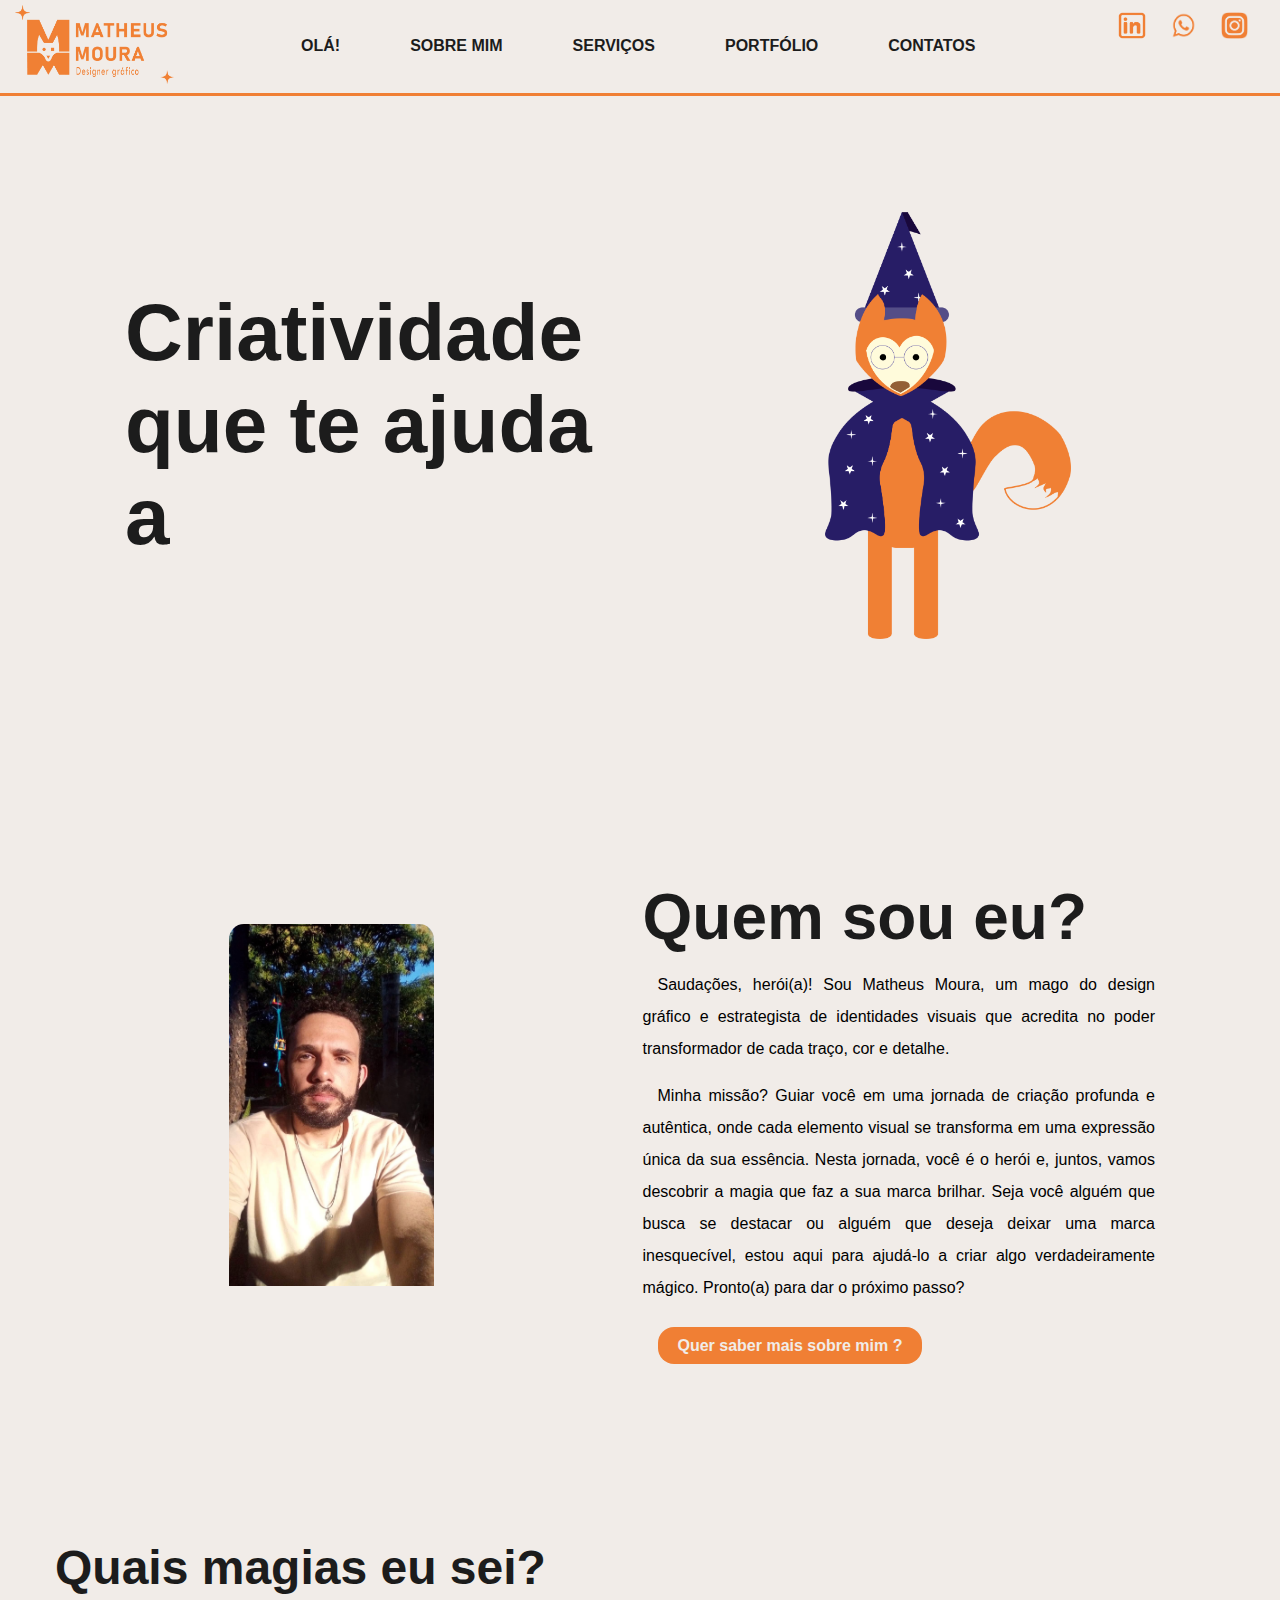
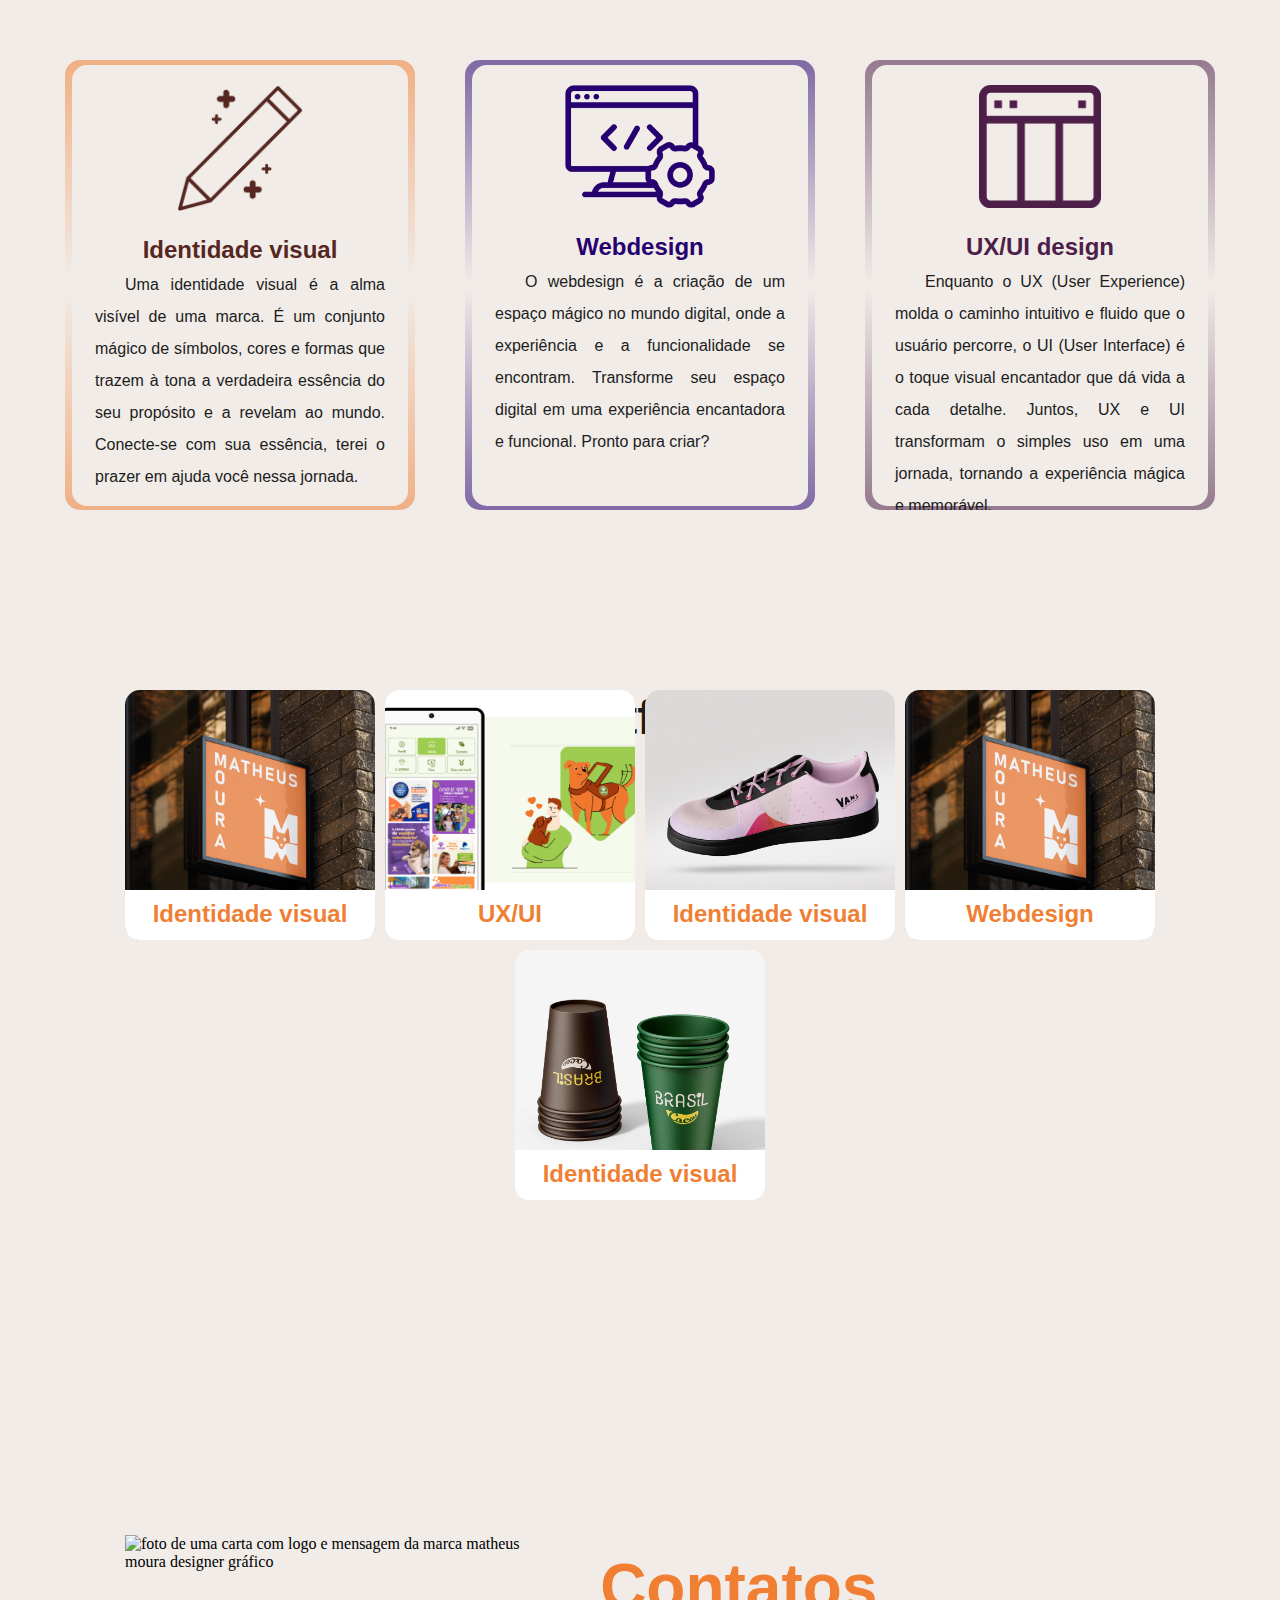
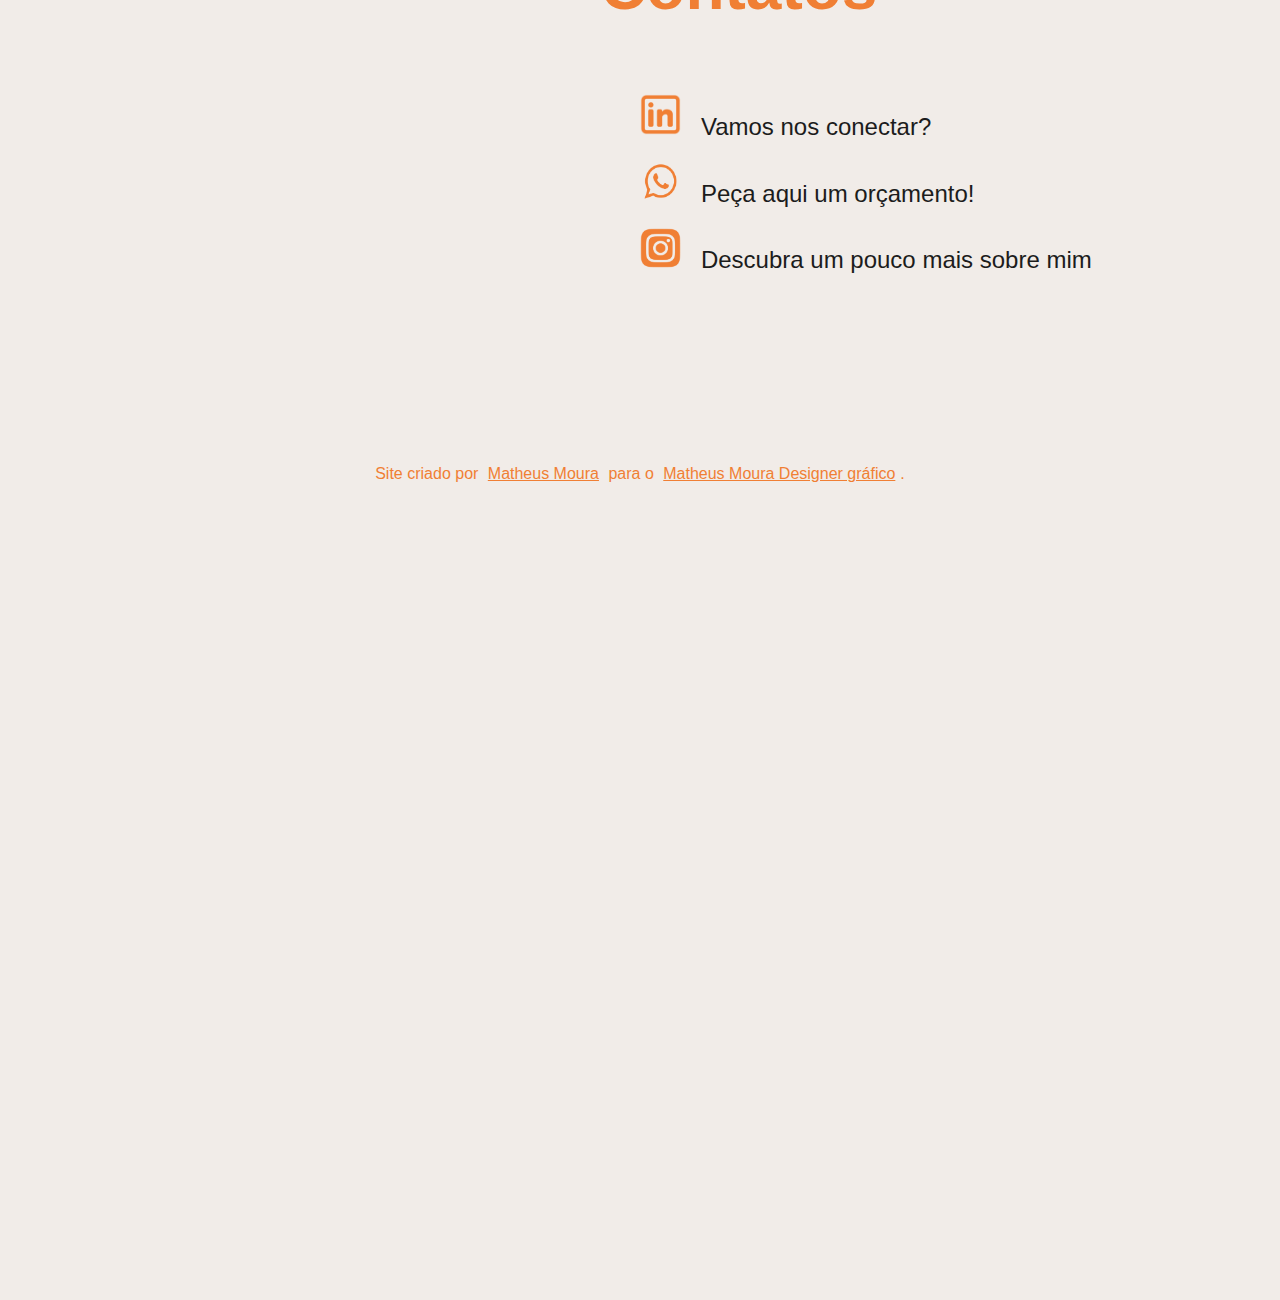
==== index.html @ 2141bad9 "Initial commit" ====
<!DOCTYPE html>
<html lang= "pt-br">
<head>
<meta charset = "UTF-8">
<meta name ="viewport" content = "width = device-width,initial-scale=1.0">
<title>MMDesigner</title>
<link rel="shortcut icon" href="imagens/favicon.ico" type="image/x-icon">
<link rel="stylesheet" href="style_index.css">
</head>
<body>

<header class="navbar">
		<div class="nav-brand">
			<a href="index.html" target="_self"><img src="imagens/LogoMarca.png" alt="Logo do empreendimento" title style="width: 10em"></a>
		</div>
		<div class="nav-list">
			<ul>
			<li class="nav-item"><a href="#intro" class="nav-link" target="_self">OLÁ!</a></li>
			<li class="nav-item"><a href="#sobre" class="nav-link" target="_self">SOBRE MIM</a></li>
			<li class="nav-item"><a href="#servico" class="nav-link" target="_self">SERVIÇOS</a></li>
			<li class="nav-item"><a href="#portfolio" class="nav-link" target="_self">PORTFÓLIO</a></li>
			<li class="nav-item"><a href="#contatos" class="nav-link" target="_self">CONTATOS</a></li>
			</ul>
		</div>
		<div class="navlist-socialmedia">
			<ul>
			<li class="nav-icon"><a href="https://www.linkedin.com/in/matheus-moura-4721a027b/" target="_blank"><img src="imagens/in.png" alt="Logo do Linkdin" title style="height: 1.7em"></a>
			</li>
			<li class="nav-icon"><a href="https://wa.me/message/2ADHCOI6BX55G1" target="_blank"><img src="imagens/wp.png" alt="Logo do whatsapp" title style="height: 1.7em"></a>
			</li>
			<li class="nav-icon"><a href="https://www.instagram.com/matheusmouradesigner/" target="_blank"><img src="imagens/ing.png" alt="Logo do Instagram" title style="height: 1.7em"></a>
			</li>
			</ul>
		</div>
</header>

<main>

	<section class="intro" id="intro">
		<div class ="introducao">
			<h1>Criatividade que te ajuda a<br><span></span></h1>
		</div>
		<img src="imagens/bruxo.png" alt="Ilustração de uma raposa vestido de mago">
	</section>

	<section class="Sobre" id="sobre">
			
			<img src="imagens/foto01.jpeg" alt="Foto de perfil de Matheus Moura">

			<div class="experiencia">
			<h1>Quem sou eu?</h1>
			<p> 
				Saudações, herói(a)! Sou Matheus Moura, um mago do design gráfico e estrategista de identidades visuais que acredita no poder transformador de cada traço, cor e detalhe.
			</p>
			<p>Minha missão? Guiar você em uma jornada de criação profunda e autêntica, onde cada elemento visual se transforma em uma expressão única da sua essência.
				
				Nesta jornada, você é o herói e, juntos, vamos descobrir a magia que faz a sua marca brilhar. Seja você alguém que busca se destacar ou alguém que deseja deixar uma marca inesquecível, estou aqui para ajudá-lo a criar algo verdadeiramente mágico.
				
				Pronto(a) para dar o próximo passo?
			</p><br>
			<a href="#contatos" class="nav-link" target="_blank">Quer saber mais sobre mim ?</a>
			</div>
	</section>
	
	<section class="servico" id="servico">
			<h1>Quais magias eu sei?</h1>
			<div class="box">
				<div class="cards" id="idv">
					<img src="imagens/pen_icon.png" alt="Imagem de uma caneta bizier">
					<h2>Identidade visual</h2> 
					<p>Uma identidade visual é a alma visível de uma marca. É um conjunto mágico de símbolos, cores e formas que trazem à tona a verdadeira essência do seu propósito e a revelam ao mundo. Conecte-se com sua essência, terei o prazer em ajuda você nessa jornada.</p>
				</div>
				<div class="cards" id="webd">
					<img src="imagens/web_icon.png" alt="Imagem de uma caneta bizier">
					<h2>Webdesign</h2> 
					<p>O webdesign é a criação de um espaço mágico no mundo digital, onde a experiência e a funcionalidade se encontram. Transforme seu espaço digital em uma experiência encantadora e funcional. Pronto para criar?
					</p>
				</div>
				<div class="cards" id="ux">
					<img src="imagens/ui_icon.png" alt="Imagem de uma interface">
					<h2>UX/UI design</h2> 
					<p>Enquanto o UX (User Experience) molda o caminho intuitivo e fluido que o usuário percorre, o UI (User Interface) é o toque visual encantador que dá vida a cada detalhe. Juntos, UX e UI transformam o simples uso em uma jornada, tornando a experiência mágica e memorável.</p>
				</div>
			</div>
	</section>

	<section class="portfolio" id="portfolio">
			<h1>Portfólio</h1>
			<!-- <p> 
			<a class="nav-linke" href="portfolio.html" target="_blank">VEJA MAIS PROJETOS AQUI!</a>
			</p> -->
			<div class="vitrine">
				<a href="MM_designer_Case do portfólio.pdf" target="_blank"><div class="janela" id="caso1"><div class="titulo"><h2>Identidade visual</h2></div></div></a>
				<a href="APP_ASPAN_case do portfólio.pdf" target="_blank"><div class="janela" id="caso2"><div class="titulo"><h2>UX/UI</h2></div></div></a>			
				<a href="Vans_case do portfólio.pdf" target="_blank"><div class="janela" id="caso3"><div class="titulo"><h2>Identidade visual</h2></div></div></a>
				<a href="MM_designer_Case do portfólio.pdf" target="_blank"><div class="janela" id="caso4"><div class="titulo"><h2>Webdesign</h2></div></div></a>
				<a href="Brasil_cacau_case do portfólio.pdf" target="_blank"><div class="janela" id="caso5"><div class="titulo"><h2>Identidade visual</h2></div></div></a>
			</div>
	</section>

	<section class="contatos" id="contatos">
				<img src="imagens/carta.png" alt="foto de uma carta com logo e mensagem da marca matheus moura designer gráfico">
			<div class="comunica">
				<h1>Contatos</h1>
					<ul>
						<li><a href="https://www.linkedin.com/in/matheus-moura-4721a027b/" target="_blank"><img src="imagens/in.png" alt="Logo do Linkdin" title style="height: 1.7em">Vamos nos conectar?</a>
						</li>
						<li><a href="https://wa.me/message/2ADHCOI6BX55G1" target="_blank"><img src="imagens/wp.png" alt="Logo do whatsapp" title style="height: 1.7em">Peça aqui um orçamento!</a>
						</li>
						<li><a href="https://www.instagram.com/matheusmouradesigner/" target="_blank"><img src="imagens/ing.png" alt="Logo do Instagram" title style="height: 1.7em">Descubra um pouco mais sobre mim</a>
						</li>
						</ul>
			</div>
	</section>
</main>
<footer> Site criado por <a href ="https://www.linkedin.com/in/matheus-moura-4721a027b/" target="_blank">Matheus Moura</a> para o <a href= "https://www.instagram.com/mmdesignerg/" target="_blank">Matheus Moura Designer gráfico</a>. </footer>
</body>
</html>
---- style_index.css ----
@charset "UTF-8";

:root{
--cor0:#F07F34;
--cor1:#F1ECE8;
--cor2:#562621;
--cor3:#4D1E48;
--cor4:#26006E;
--cor5:#F8BBA0;
--cor6:#FDD7A8;
--cor7:#DCC8E6;
--cor8:#1C1C1C;
--fonte0:Bahnschrift, Myriad Variable Concept,Tw Cen MT, sans-serif;
--fonte1: Tw cen MT regular, Tw Cen MT italic,Bahnschrift bold SemiLight Semicondensed, Acumin Variable Concept Default, sans-serif;
--fonte2:Source Serif Variable Roman, Minion Variable Concept Regular,Sitka Banner, cursive;
}

html {
    scroll-behavior: smooth;
    height: 500vh;
  }

*{
margin: 0px;
padding: 0px;
}

body{
background-color: var(--cor1);
}

/* Menu */

header{
    width: 100%;
    position:fixed;
    top: 0;
    left:0;
    display: flex;
    justify-content: space-between;
    background-color: var(--cor1);
    z-index: 1000;
    border-bottom: 3px solid var(--cor0);
}

.nav-brand{
display:flex;
margin: 5px 15px;
}

.nav-list{
display: flex;
align-items: center;
}

.nav-list ul{
display: flex;
justify-content: center;
list-style: none;
}

.nav-item{
font-family: var(--fonte0);
font-weight: bold;
}

.nav-link{
text-decoration:none;
color: var(--cor8);
border-radius: 1rem;
padding: 10px 20px;
margin: 0px 15px;
font-weight: bold;
text-align: center;
}

.nav-link:hover{
background-color: var(--cor0);
color: var(--cor1);
}

.navlist-socialmedia ul{
display: flex;
list-style: none;
margin: 0px 20px;
}

.nav-icon{
padding: 12px;
}

/* Layout do site */

main{
display: grid;
}

main h1{
    font-family: var(--fonte0);
    color: var(--cor8);
    text-align: center;
    font-size: 2em;
    }
    
    
main p{
    margin: 15px 0px;
    text-align: justify;
    font-family: var(--fonte1);
    text-indent: 30px;
    line-height: 2em;
    font-size: 1em;
    }

    picture > img{
        width: 40vw;
        }

/* Introdução */

.intro {
display: grid;
grid-template-columns: repeat(2,1fr);
grid-template-rows: 150px 500px;
padding: 25px;
}
    .introducao{
        grid-column: 1;
        grid-row: 2;
        place-self: center;
        font-size: 2.5em;
        color: var(--cor8);
         }

    .introducao h1{
        text-align: left;
        padding-left: 100px;
    }

    .introducao span{
        position: relative;
    }
    
    .introducao span::before{
        content: "";
        color: var(--cor0);
        animation: digitando 20s infinite;
    }

    @keyframes digitando {
        0%,20%{
            content: "ser diferente";
        }
        21%,40%{
            content: "encantar";
        }
        41%,60%{
            content: "transformar";
        }
        61%,80%{
            content: "se destacar";
        }
        81%,100%{
            content: "ser fantástico";
        }
    }

    .introducao span::after{
        content: "";
        position: absolute;
        height: 100%;
        border-left: 2px solid var(--cor0);
        right: -10px;
        animation: cursor .8s infinite, digita 20s steps(10) infinite;
        width: calc(100% + 13px);
        background-color: var(--cor1);
    }

    @keyframes cursor {
        0%{
            border-left: 2px solid var(--cor0);
        }
    }

    @keyframes digita {
        10%, 15%, 30%, 35%, 50%, 55%, 70%, 75%, 90%, 95%{
            width: 0;
        }
        5%, 20%, 25%, 40%, 45%, 60%, 65%, 80%, 85%{
            width: calc(100% + 13px);
        }
    }

.intro img{
    grid-column: 2;
    grid-row: 2;
    place-self: center;
    width: 40%;
}
/* Sobre mim */

.Sobre {
    display: grid;
    grid-template-columns: repeat(2,1fr);
    grid-template-rows: 150px 500px;
    gap: 5px;
    padding:25px;
    align-items: center;
    }

    .Sobre img {
        grid-column: 1;
        grid-row: 2;
        place-self: center;
        width: 16vw;
        border-radius: 15px;
        padding-bottom: 50px;
    }

    .experiencia {
        grid-column: 2;
        grid-row: 2;
        place-self:start;
        text-align: justify;
        padding: 0px 100px 0px 0px;
    }

    .experiencia h1{
        width: 100%;
        grid-column: 2;
        grid-row: 2;
        place-self: center;
        text-align: justify;
        font-size: 4em;
        color: var(--cor8);
        }
    
        .experiencia p{
            font-family: var(--fonte1);
            text-align: justify;
            font-size: 1em;
            text-indent: 15px;
            line-height: 2em;
        }

        .experiencia a{
            text-decoration:none;
            color: var(--cor1);
            background-color: var(--cor0);
            border-radius: 1rem;
            padding: 10px 20px;
            margin: 0px 15px;
            font-weight: bold;
            text-align: center;
            font-family: var(--fonte0);
            }
            
            .experiencia a:hover{
            background-color: var(--cor4);
            color: var(--cor1);
            border: 2px solid var(--cor4);
            }
/* Serviços */

.servico {
    height: 700px;
    display: grid;
    grid-column: repeat(2,1fr);
    grid-template-rows: 200px 500px;
    gap: 5px;
    padding:25px;
    align-items: center;
     }

     .servico h1{
        width: 100%;
        grid-column: 1;
        grid-row: 1;
        place-self: center;
        padding-top: 75px;
        text-align: justify;
        text-indent: 30px;
        font-size: 3em;
        color: var(--cor8);
        }
    .box{
        grid-column: 1;
        grid-row: 2;
        place-self: center;
        display: flex;
        flex-flow: row wrap;
        text-align: justify;
        gap: 50px;
            }
        .cards{
            position: relative;
                text-align: justify;
                height: 450px;
                width:350px;
                border-radius: 15px;
               
                overflow: hidden;
                
            }
        .cards img{
            height: auto;
            border-top-left-radius: 15px;
            border-top-right-radius: 15px;
            object-fit: cover;
            display: block;
            margin: auto;
            padding: 25px 0px;
                    }

        .cards h2{
                text-align: center;
                font-family: var(--fonte0);
                font-size: 1.5em;
                overflow: hidden;
                padding: 0px;
                margin:0px;
                    }    
        .cards p{
        text-align: justify;
        padding: 5px 30px;
        font-family: var(--fonte1);
        color: var(--cor8);
        line-height: 2em;
        font-size: 1em;
        overflow: hidden;
        margin: 0;
            }

        #idv img{
            width: 36%;
        }

        #webd img{
            width: 43%;
        }

        #ux img{
            width: 35%;
        }

        #idv h2{
            color:var(--cor2);
        }

        #webd h2{
            color: var(--cor4);
        }

        #ux h2{
            color: var(--cor3);
        }

        #idv::before{
            content: "";
            position: absolute;
            width: calc(100% + 80%);
            height: calc(100% + 80%);
            background: linear-gradient(var(--cor0),transparent,var(--cor0));
            inset: -50%;
            background-position: 100%;
            background-repeat: no-repeat;
            place-self: center;
            z-index: -2;
            animation: border 8s linear infinite;
            background-size: 150%;
        }

        #idv::after{
            content: "";
            position: absolute;
            width: calc(96%);
            height: calc(98%);
            inset: 5px;
            background-position: 100%;
            place-self: center;
            background-color: var(--cor1);
            border-radius: 15px;
            z-index: -1;
        }

        #webd::before{
            content: "";
            position: absolute;
            width: calc(100% + 80%);
            height: calc(100% + 80%);
            background: linear-gradient(var(--cor4),transparent,var(--cor4));
            inset: -50%;
            background-position: 100%;
            background-repeat: no-repeat;
            place-self: center;
            z-index: -2;
            animation: border 8s linear infinite;
            background-size: 150%;
        }

        #webd::after{
            content: "";
            position: absolute;
            width: calc(96%);
            height: calc(98%);
            inset: 5px;
            background-position: 100%;
            place-self: center;
            background-color: var(--cor1);
            border-radius: 15px;
            z-index: -1;
        }

        #ux::before{
            content: "";
            position: absolute;
            width: calc(100% + 80%);
            height: calc(100% + 80%);
            background: linear-gradient(var(--cor3),transparent,var(--cor3));
            inset: -50%;
            background-position: 100%;
            background-repeat: no-repeat;
            place-self: center;
            z-index: -2;
            animation: border 8s linear infinite;
            background-size: 150%;
        }

        #ux::after{
            content: "";
            position: absolute;
            width: calc(96%);
            height: calc(98%);
            inset: 5px;
            background-position: 100%;
            place-self: center;
            background-color: var(--cor1);
            border-radius: 15px;
            z-index: -1;
        }

@keyframes border{
    100%{
       transform: rotate(360deg);
    }
}

/* Portfólio */

.portfolio {
height: 700px;
display: grid;
grid-template-columns: 1fr;
grid-template-rows: 200px 400px 100px;
gap: 5px;
padding:25px;
align-items: center;
}

.portfolio h1{
    grid-column: 1;
    grid-row: 1;
    place-self: center center;
    text-align: center;
    font-size: 3em;
    color:var(--cor8);
    padding-top: 75px;
    }
.vitrine {
    width: 100%;
    grid-column: 1;
    grid-row: 2;
    place-self: center center;
    display: flex;
    flex-flow: row wrap;
    align-items: center;
    justify-content: center;
    padding-bottom: 80px;
    gap: 10px;
    }

.vitrine a{
    text-decoration: none;
}

.titulo{
    width: 100%;
    height: 20%;
    background-color:white;
    border-radius: 0px 0px 14px 14px;
}

.titulo h2{
    margin: 0;
    padding-top: 10px;
    font-family: var(--fonte0);
    color: var(--cor0);
    text-align: center;
}

    .janela {
        height: 250px;
        width: 250px;
        border-radius: 15px;
        transition-duration: 1.2s;
        display: flex;
        flex-flow: column nowrap;
        align-items: center;
        justify-content: end;
        }

    .janela:hover{
        transform: scale(1.15);
        transition-duration: 1s;
    }

    #caso1{
        background-image: url(imagens/idv_01.png);
        background-position: center;
        background-repeat: no-repeat;
        background-size: cover;
    }
    #caso2{
        background-image: url(imagens/ux_01.png);
        background-position: center;
        background-repeat: no-repeat;
        background-size: cover;
    }
    #caso3{
        background-image: url(imagens/idv_02.png);
        background-position: center;
        background-repeat: no-repeat;
        background-size: cover;
    }
    #caso4{
        background-image: url(imagens/idv_01.png);
        background-position: center;
        background-repeat: no-repeat;
        background-size: cover;
    }
    #caso5{
        background-image: url(imagens/idv_03.png);
        background-position: center;
        background-repeat: no-repeat;
        background-size: cover;
    }

.portfolio p{
    grid-column: 1;
    grid-row: 3;
    place-self: start center;
    text-align: justify;
    font-size: 1em;
    }
.nav-linke{
        text-decoration:none;
        background-color: var(--cor0);
        color: var(--cor1);
        border-radius: 1rem;
        padding: 10px 20px;
        margin: 0px 15px;
        font-weight: bold;
        text-align: center;
        }
        
.nav-linke:hover{
        background-color: var(--cor4);
        color: var(--cor1);
        border-style:solid;
        border: 2px solid var(--cor4);
        }
/* Contatos */

.contatos {
    display: grid;
    grid-column: repeat(2,1fr);
    grid-template-rows: 200px 500px;
    gap: 5px;
    padding:25px;
    margin:0;
    }

    .contatos img{
        grid-column: 1;
        grid-row: 2;
        position: relative;
        place-self: start;
        width: 70%;
        right: -100px;
        }

    .comunica{
        grid-column: 2;
        grid-row: 2;
        place-self: start;
        padding: 15px 100px 100px 0px;
        }

    .comunica h1{
        font-family: var(--fonte0);
            text-align: left;
            font-size: 4em;
            color: var(--cor0);
            padding-bottom: 50px;
            }

.comunica ul{
    display: flex;
    flex-flow: column wrap;
    list-style: none;
    margin: 0px 20px;
    padding: 20px;
    gap:20px;
    align-items: left;
    }

.comunica ul img{
    width: auto;
    padding-right: 20px;
    right: 0;
    
}

.comunica ul a{
        font-family: var(--fonte1);
        font-size: 1.5em;
        color:var(--cor8);
        text-decoration: none;
        position: relative;
        }

        .comunica a::after{
            content: '';
            width: 0%;
            height: 2px;
            background-color: var(--cor0);
            position: absolute;
            bottom: 0;
            left:0;
            transition: 0.5s ease-in-out;
            }
        
        .comunica a:hover::after{
                width: 100%;
                }
        
        .comunica a:hover{
            color: var(--cor0);
        }

/* Rodapé */

footer{
padding: 5px;
font-family: var(--fonte1);
color: var(--cor0);
text-align: center;
}

footer a{
color:var(--cor0);
padding-left: 5px;
padding-right: 5px;
}
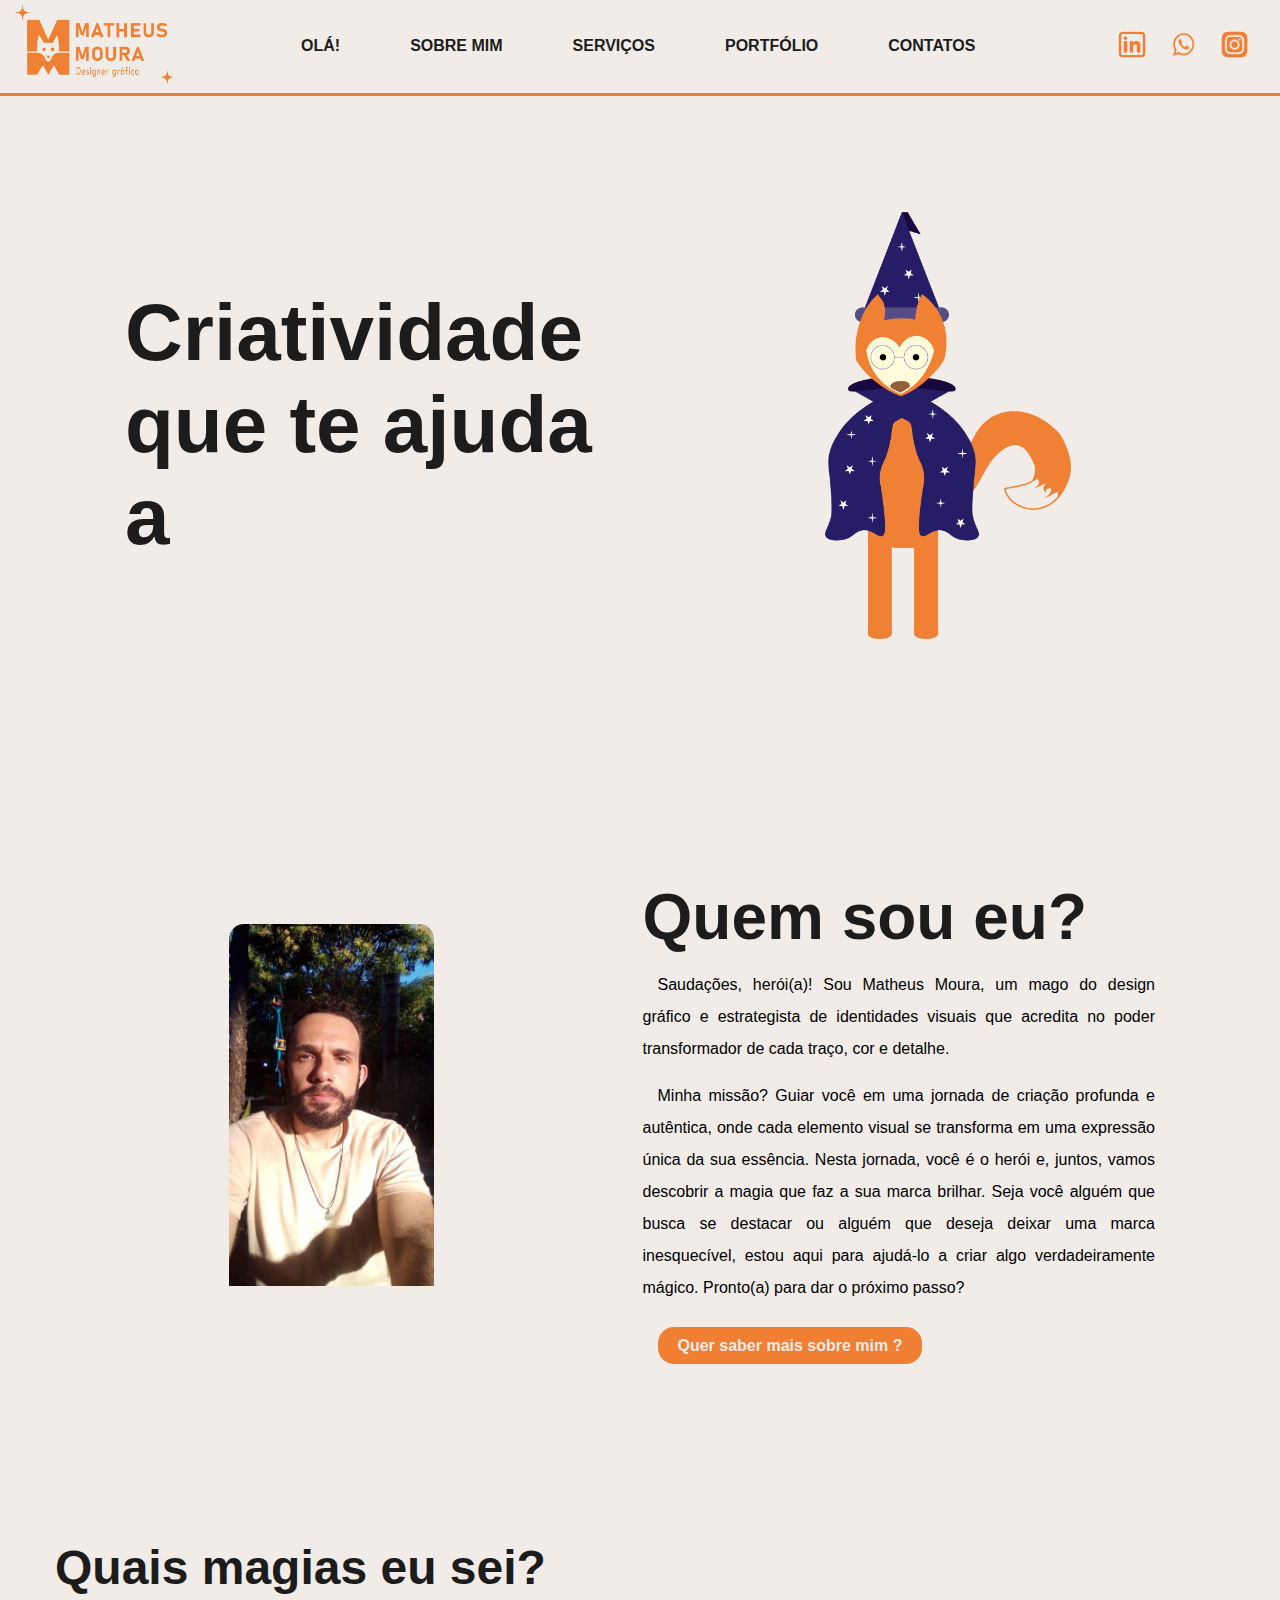
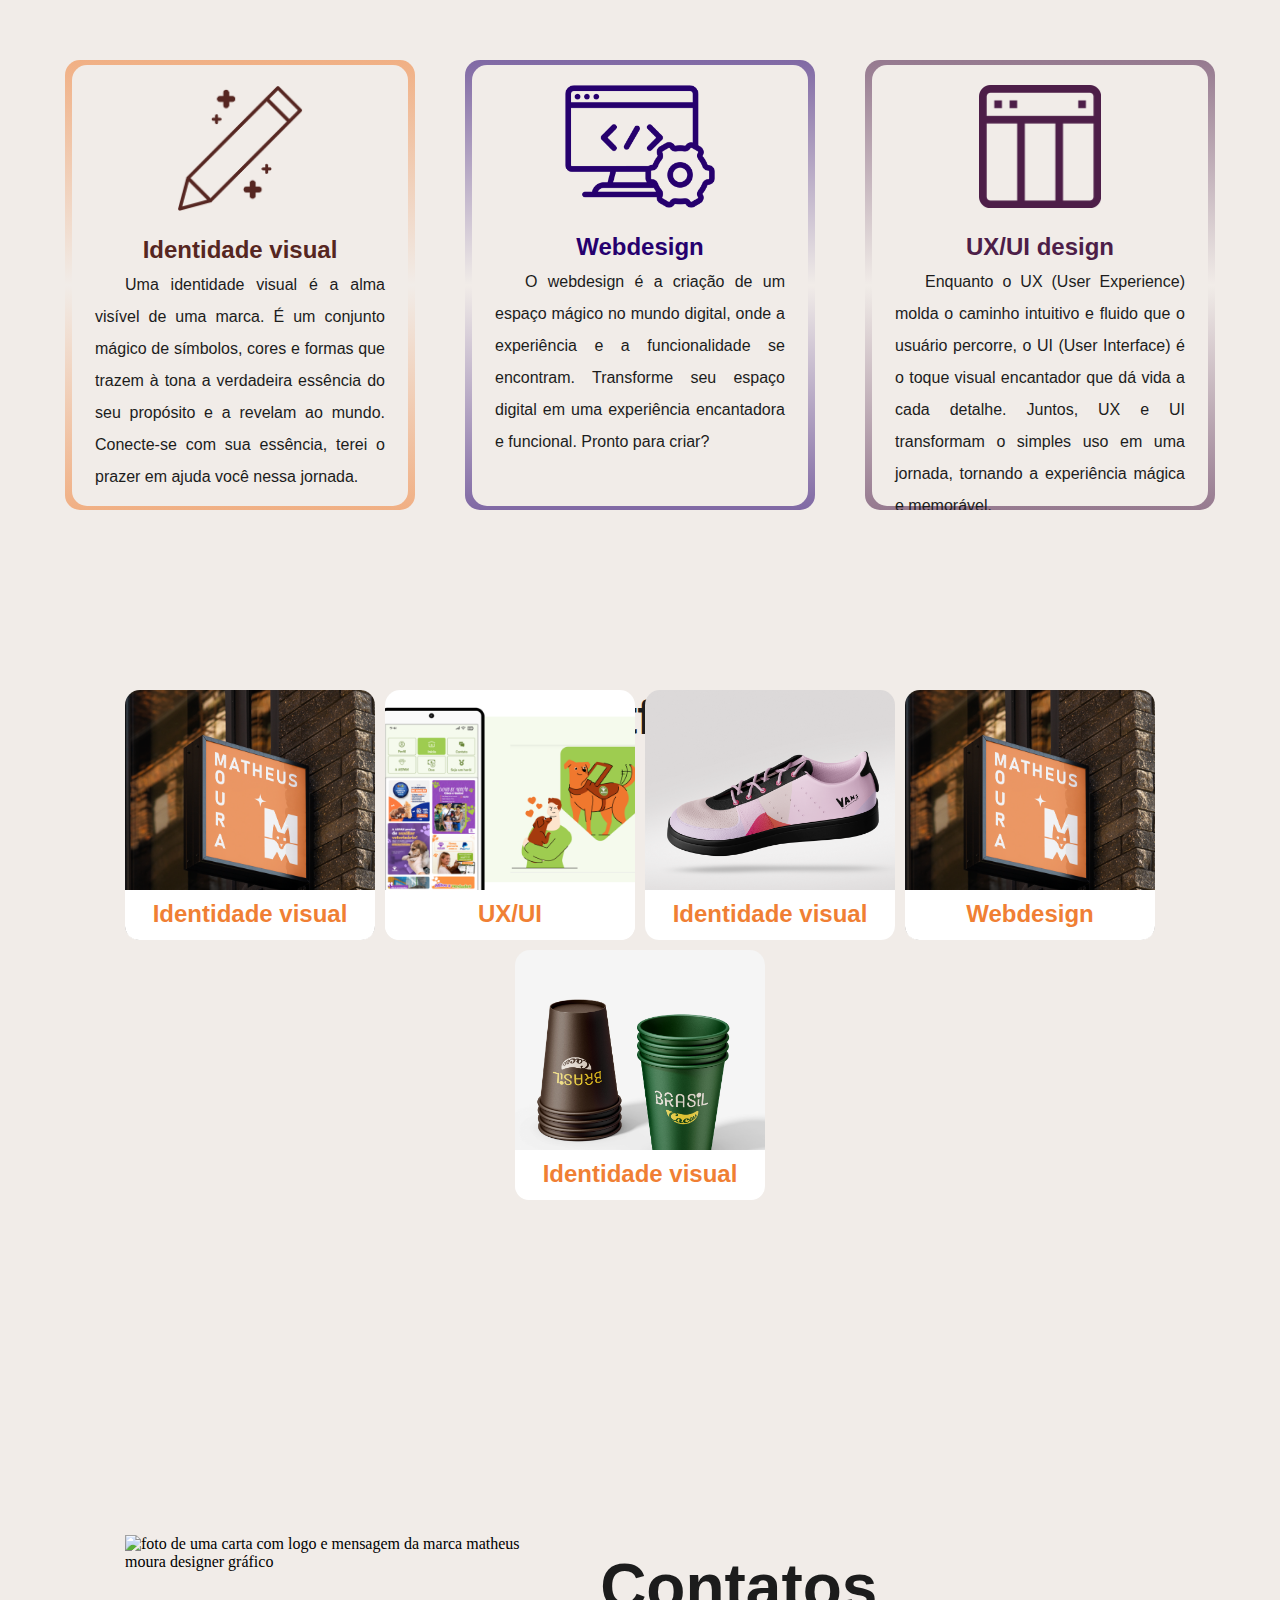
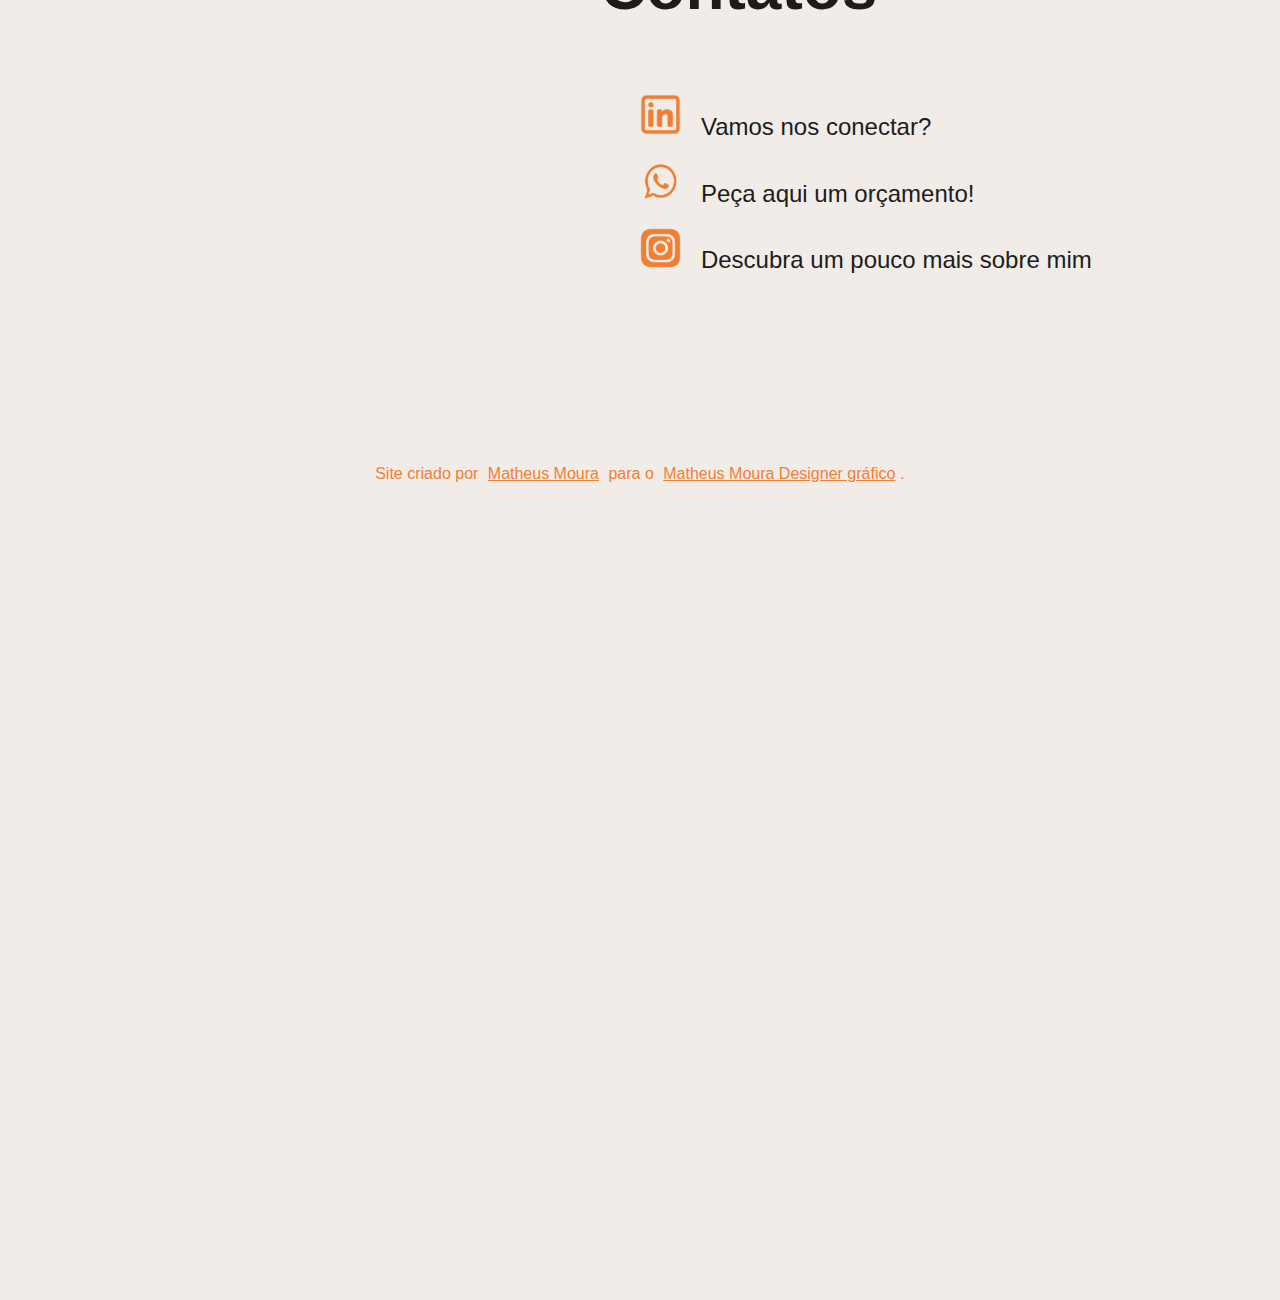
==== commit 2e45f98d: "alterando link do whatsapp" ====
--- a/index.html
+++ b/index.html
@@ -26,7 +26,7 @@
 			<ul>
 			<li class="nav-icon"><a href="https://www.linkedin.com/in/matheus-moura-4721a027b/" target="_blank"><img src="imagens/in.png" alt="Logo do Linkdin" title style="height: 1.7em"></a>
 			</li>
-			<li class="nav-icon"><a href="https://wa.me/message/2ADHCOI6BX55G1" target="_blank"><img src="imagens/wp.png" alt="Logo do whatsapp" title style="height: 1.7em"></a>
+			<li class="nav-icon"><a href="https://api.whatsapp.com/send?phone=5584998015447" target="_blank"><img src="imagens/wp.png" alt="Logo do whatsapp" title style="height: 1.7em"></a>
 			</li>
 			<li class="nav-icon"><a href="https://www.instagram.com/matheusmouradesigner/" target="_blank"><img src="imagens/ing.png" alt="Logo do Instagram" title style="height: 1.7em"></a>
 			</li>
@@ -105,7 +105,7 @@
 					<ul>
 						<li><a href="https://www.linkedin.com/in/matheus-moura-4721a027b/" target="_blank"><img src="imagens/in.png" alt="Logo do Linkdin" title style="height: 1.7em">Vamos nos conectar?</a>
 						</li>
-						<li><a href="https://wa.me/message/2ADHCOI6BX55G1" target="_blank"><img src="imagens/wp.png" alt="Logo do whatsapp" title style="height: 1.7em">Peça aqui um orçamento!</a>
+						<li><a href="https://api.whatsapp.com/send?phone=5584998015447" target="_blank"><img src="imagens/wp.png" alt="Logo do whatsapp" title style="height: 1.7em">Peça aqui um orçamento!</a>
 						</li>
 						<li><a href="https://www.instagram.com/matheusmouradesigner/" target="_blank"><img src="imagens/ing.png" alt="Logo do Instagram" title style="height: 1.7em">Descubra um pouco mais sobre mim</a>
 						</li>
--- a/style_index.css
+++ b/style_index.css
@@ -14,21 +14,21 @@
 --fonte1: Tw cen MT regular, Tw Cen MT italic,Bahnschrift bold SemiLight Semicondensed, Acumin Variable Concept Default, sans-serif;
 --fonte2:Source Serif Variable Roman, Minion Variable Concept Regular,Sitka Banner, cursive;
 }
-
-html {
-    scroll-behavior: smooth;
-    height: 500vh;
-  }
-
-*{
-margin: 0px;
-padding: 0px;
-}
-
-body{
-background-color: var(--cor1);
-}
-
+@media screen and (min-width:1280px){
+    html {
+        scroll-behavior: smooth;
+        height: 500vh;
+      }
+    
+    *{
+    margin: 0px;
+    padding: 0px;
+    }
+    
+    body{
+    background-color: var(--cor1);
+    }
+    
 /* Menu */
 
 header{
@@ -36,7 +36,8 @@
     position:fixed;
     top: 0;
     left:0;
-    display: flex;
+    display: inline-flex;
+    align-items: center;
     justify-content: space-between;
     background-color: var(--cor1);
     z-index: 1000;
@@ -48,13 +49,8 @@
 margin: 5px 15px;
 }
 
-.nav-list{
-display: flex;
-align-items: center;
-}
-
 .nav-list ul{
-display: flex;
+display: inline-flex;
 justify-content: center;
 list-style: none;
 }
@@ -600,7 +596,7 @@
         font-family: var(--fonte0);
             text-align: left;
             font-size: 4em;
-            color: var(--cor0);
+            color: var(--cor8);
             padding-bottom: 50px;
             }
 
@@ -661,4 +657,607 @@
 color:var(--cor0);
 padding-left: 5px;
 padding-right: 5px;
+}
+}
+
+@media screen and (min-width:320px) and (max-width:767px){
+    html {
+        scroll-behavior: smooth;
+      }
+    
+    *{
+    margin: 0px;
+    padding: 0px;
+    }
+    
+    body{
+    background-color: var(--cor1);
+    }
+
+    header{
+        height: 50px;
+        width: 100%;
+        position:fixed;
+        bottom: 0;
+        left:0;
+        background-color: var(--cor1);
+        z-index: 1000;
+        border-top: 3px solid var(--cor0);
+    }
+    
+    .nav-brand{
+    display:none;
+    }
+    
+    .nav-list{
+        display: inline-flex;
+        justify-content: space-around;
+        width: 100%;
+    }
+    .nav-list ul{
+    display: inline-flex;
+    justify-content: space-around;
+    list-style: none;
+    }
+    
+    .nav-item{
+    font-family: var(--fonte0);
+    font-weight: bold;
+    font-size: 0.5em;
+    }
+    
+    .nav-link{
+    text-decoration:none;
+    color: var(--cor8);
+    border-radius: 1rem;
+    padding: 5px 10px;
+    margin: 0px 0px;
+    }
+    
+    .nav-link:hover{
+    background-color: var(--cor0);
+    color: var(--cor1);
+    }
+    
+    .navlist-socialmedia ul{
+    display: none;
+    }
+    
+    /* Layout do site */
+    
+    main{
+    display: grid;
+    grid-template-columns: 1fr;
+    overflow-x: hidden;
+    }
+    
+    main h1{
+        font-family: var(--fonte0);
+        color: var(--cor8);
+        text-align: center;
+        font-size: 2em;
+        }
+        
+        
+    main p{
+        margin: 15px 0px;
+        text-align: justify;
+        font-family: var(--fonte1);
+        }
+    
+        picture > img{
+            width: 40vw;
+            }
+    
+    /* Introdução */
+    
+    .intro {
+    display: grid;
+    grid-template-columns: 1fr;
+    grid-template-rows: 2fr;
+    padding: 25px;
+    }
+        .introducao{
+            grid-column: 1;
+            grid-row: 1;
+            place-self: center center;
+            font-size: 1.3em;
+            color: var(--cor8);
+            position:static;
+            margin: 20px 0px;
+             }
+    
+        .introducao h1{
+            text-align: center;
+        }
+    
+        .introducao span{
+            position: relative;
+        }
+        
+        .introducao span::before{
+            content: "";
+            color: var(--cor0);
+            animation: digitando 20s infinite;
+        }
+    
+        @keyframes digitando {
+            0%,20%{
+                content: "ser diferente";
+            }
+            21%,40%{
+                content: "encantar";
+            }
+            41%,60%{
+                content: "transformar";
+            }
+            61%,80%{
+                content: "se destacar";
+            }
+            81%,100%{
+                content: "ser fantástico";
+            }
+        }
+    
+        .introducao span::after{
+            content: "";
+            position: absolute;
+            height: 100%;
+            border-left: 2px solid var(--cor0);
+            right: -10px;
+            animation: cursor .8s infinite, digita 20s steps(10) infinite;
+            width: calc(100% + 13px);
+            background-color: var(--cor1);
+        }
+    
+        @keyframes cursor {
+            0%{
+                border-left: 2px solid var(--cor0);
+            }
+        }
+    
+        @keyframes digita {
+            10%, 15%, 30%, 35%, 50%, 55%, 70%, 75%, 90%, 95%{
+                width: 0;
+            }
+            5%, 20%, 25%, 40%, 45%, 60%, 65%, 80%, 85%{
+                width: calc(100% + 13px);
+            }
+        }
+    
+    .intro img{
+        grid-column: 1;
+        grid-row: 2;
+        justify-self: center;
+        align-self: center;
+        width: 80vw;
+        position:static;
+        margin: 20px 0px;
+    }
+    /* Sobre mim */
+    
+    .Sobre {
+        display: grid;
+        grid-template-columns: 1fr;
+        grid-template-rows: 2fr;
+        gap: 5px;
+        padding:25px;
+        align-items: center;
+        }
+    
+        .Sobre img {
+            grid-column: 1;
+            grid-row: 2;
+            place-self: center;
+            width: 50vw;
+            border-radius: 15px;
+            padding: 50px;
+        }
+    
+        .Sobre h1{
+            width: 100%;
+            grid-column: 1;
+            grid-row: 1;
+            place-self: center;
+            text-align: center;
+            color: var(--cor8);
+            font-size: 3em;
+            }
+        
+            .Sobre p{
+                grid-column: 1;
+                grid-row: 1;
+                font-family: var(--fonte1);
+                text-align: justify;
+                font-size: 1em;
+                text-indent: 15px;
+                line-height: 1em;
+            }
+    
+            .Sobre a{
+                justify-self: center;
+                align-self: center;
+                text-decoration:none;
+                color: var(--cor1);
+                background-color: var(--cor0);
+                border-radius: 1rem;
+                padding: 10px 20px;
+                margin: 0px 15px;
+                font-weight: bold;
+                text-align: center;
+                font-family: var(--fonte0);
+                }
+    /* Serviços */
+    
+    .servico {
+        display: grid;
+        grid-column: 1fr;
+        grid-template-rows: 2fr;
+        gap: 5px;
+        padding:25px;
+        align-items: center;
+         }
+    
+         .servico h1{
+            width: 100%;
+            grid-column: 1;
+            grid-row: 1;
+            place-self: start center;
+            text-align: center;
+            font-size: 3em;
+            color: var(--cor8);
+            }
+        .box{
+            grid-column: 1;
+            grid-row: 2;
+            place-self: center;
+            display: flex;
+            flex-flow: row wrap;
+            text-align: justify;
+            gap: 50px;
+            align-items: center;
+            justify-content: center;
+                }
+            .cards{
+                position: relative;
+                    text-align: justify;
+                    height: 480px;
+                    width:280px;
+                    border-radius: 15px;
+                   
+                    overflow: hidden;
+                    
+                }
+            .cards img{
+                height: auto;
+                border-top-left-radius: 15px;
+                border-top-right-radius: 15px;
+                object-fit: cover;
+                display: block;
+                margin: auto;
+                padding: 25px 0px;
+                        }
+    
+            .cards h2{
+                    text-align: center;
+                    font-family: var(--fonte0);
+                    font-size: 1.5em;
+                    overflow: hidden;
+                    padding: 0px;
+                    margin:0px;
+                        }    
+            .cards p{
+            text-align: justify;
+            padding: 5px 30px;
+            font-family: var(--fonte1);
+            color: var(--cor8);
+            line-height: 2em;
+            font-size: 1em;
+            overflow: hidden;
+            margin: 0;
+                }
+    
+            #idv img{
+                width: 36%;
+            }
+    
+            #webd img{
+                width: 43%;
+            }
+    
+            #ux img{
+                width: 35%;
+            }
+    
+            #idv h2{
+                color:var(--cor2);
+            }
+    
+            #webd h2{
+                color: var(--cor4);
+            }
+    
+            #ux h2{
+                color: var(--cor3);
+            }
+    
+            #idv::before{
+                content: "";
+                position: absolute;
+                width: calc(100% + 80%);
+                height: calc(100% + 80%);
+                background: linear-gradient(var(--cor0),transparent,var(--cor0));
+                inset: -50%;
+                background-position: 100%;
+                background-repeat: no-repeat;
+                place-self: center;
+                z-index: -2;
+                animation: border 8s linear infinite;
+                background-size: 150%;
+            }
+    
+            #idv::after{
+                content: "";
+                position: absolute;
+                width: calc(96%);
+                height: calc(98%);
+                inset: 5px;
+                background-position: 100%;
+                place-self: center;
+                background-color: var(--cor1);
+                border-radius: 15px;
+                z-index: -1;
+            }
+    
+            #webd::before{
+                content: "";
+                position: absolute;
+                width: calc(100% + 80%);
+                height: calc(100% + 80%);
+                background: linear-gradient(var(--cor4),transparent,var(--cor4));
+                inset: -50%;
+                background-position: 100%;
+                background-repeat: no-repeat;
+                place-self: center;
+                z-index: -2;
+                animation: border 8s linear infinite;
+                background-size: 150%;
+            }
+    
+            #webd::after{
+                content: "";
+                position: absolute;
+                width: calc(96%);
+                height: calc(98%);
+                inset: 5px;
+                background-position: 100%;
+                place-self: center;
+                background-color: var(--cor1);
+                border-radius: 15px;
+                z-index: -1;
+            }
+    
+            #ux::before{
+                content: "";
+                position: absolute;
+                width: calc(100% + 80%);
+                height: calc(100% + 80%);
+                background: linear-gradient(var(--cor3),transparent,var(--cor3));
+                inset: -50%;
+                background-position: 100%;
+                background-repeat: no-repeat;
+                place-self: center;
+                z-index: -2;
+                animation: border 8s linear infinite;
+                background-size: 150%;
+            }
+    
+            #ux::after{
+                content: "";
+                position: absolute;
+                width: calc(96%);
+                height: calc(98%);
+                inset: 5px;
+                background-position: 100%;
+                place-self: center;
+                background-color: var(--cor1);
+                border-radius: 15px;
+                z-index: -1;
+            }
+    
+    @keyframes border{
+        100%{
+           transform: rotate(360deg);
+        }
+    }
+    
+    /* Portfólio */
+    
+    .portfolio {
+    display: grid;
+    grid-template-columns: 1fr;
+    grid-template-rows: 3fr;
+    gap: 5px;
+    padding:25px;
+    align-items: center;
+    }
+    
+    .portfolio h1{
+        grid-column: 1;
+        grid-row: 1;
+        place-self: start center;
+        padding-bottom: 25px;
+        text-align: center;
+        font-size: 3em;
+        color:var(--cor8);
+        }
+    .vitrine {
+        width: 100%;
+        grid-column: 1;
+        grid-row: 2;
+        place-self: center center;
+        display: flex;
+        flex-flow: row wrap;
+        align-items: center;
+        justify-content: center;
+        padding-bottom: 80px;
+        gap: 10px;
+        }
+    
+    .vitrine a{
+        text-decoration: none;
+    }
+    
+    .titulo{
+        width: 100%;
+        height: 20%;
+        background-color:white;
+        border-radius: 0px 0px 14px 14px;
+    }
+    
+    .titulo h2{
+        margin: 0;
+        padding-top: 10px;
+        font-family: var(--fonte0);
+        color: var(--cor0);
+        text-align: center;
+    }
+    
+        .janela {
+            height: 250px;
+            width: 250px;
+            border-radius: 15px;
+            display: flex;
+            flex-flow: column nowrap;
+            align-items: center;
+            justify-content: end;
+            }
+    
+        #caso1{
+            background-image: url(imagens/idv_01.png);
+            background-position: center;
+            background-repeat: no-repeat;
+            background-size: cover;
+        }
+        #caso2{
+            background-image: url(imagens/ux_01.png);
+            background-position: center;
+            background-repeat: no-repeat;
+            background-size: cover;
+        }
+        #caso3{
+            background-image: url(imagens/idv_02.png);
+            background-position: center;
+            background-repeat: no-repeat;
+            background-size: cover;
+        }
+        #caso4{
+            background-image: url(imagens/idv_01.png);
+            background-position: center;
+            background-repeat: no-repeat;
+            background-size: cover;
+        }
+        #caso5{
+            background-image: url(imagens/idv_03.png);
+            background-position: center;
+            background-repeat: no-repeat;
+            background-size: cover;
+        }
+    
+    .portfolio p{
+        grid-column: 1;
+        grid-row: 3;
+        place-self: start center;
+        text-align: justify;
+        font-size: 1em;
+        }
+    .nav-linke{
+            text-decoration:none;
+            background-color: var(--cor0);
+            color: var(--cor1);
+            border-radius: 1rem;
+            padding: 10px 20px;
+            margin: 0px 15px;
+            font-weight: bold;
+            text-align: center;
+            }
+            
+    .nav-linke:hover{
+            background-color: var(--cor4);
+            color: var(--cor1);
+            border-style:solid;
+            border: 2px solid var(--cor4);
+            }
+    /* Contatos */
+    
+    .contatos {
+        display: grid;
+        grid-template-columns: 1fr;
+        grid-template-rows: 2fr;
+        gap: 5px;
+        padding:25px;
+        margin:0;
+        }
+    
+        .contatos img{
+            grid-column: 1;
+            grid-row: 1;
+            position: relative;
+            place-self: center;
+            width: 90%;
+            }
+    
+        .comunica{
+            grid-column: 1;
+            grid-row: 2;
+            place-self: center;
+            padding-bottom: 50px;
+            }
+    
+        .comunica h1{
+            font-family: var(--fonte0);
+                text-align: center;
+                font-size: 3em;
+                color: var(--cor8);
+                padding-bottom: 20px;
+                }
+    
+    .comunica ul{
+        display: flex;
+        flex-flow: column nowrap;
+        list-style: none;
+        gap:20px;
+        align-items: left;
+        }
+    
+    .comunica ul img{
+        width: auto;
+        padding-right: 20px;
+        right: 0;
+        
+    }
+    
+    .comunica ul a{
+            font-family: var(--fonte1);
+            font-size: 1em;
+            color:var(--cor0);
+            text-decoration: none;
+            position: relative;
+            }
+    
+    /* Rodapé */
+    
+    footer{
+    padding: 5px;
+    font-family: var(--fonte1);
+    color: var(--cor0);
+    text-align: center;
+    font-size: 0.5em;
+    }
+    
+    footer a{
+    color:var(--cor0);
+    padding-left: 5px;
+    padding-right: 5px;
+    }
 }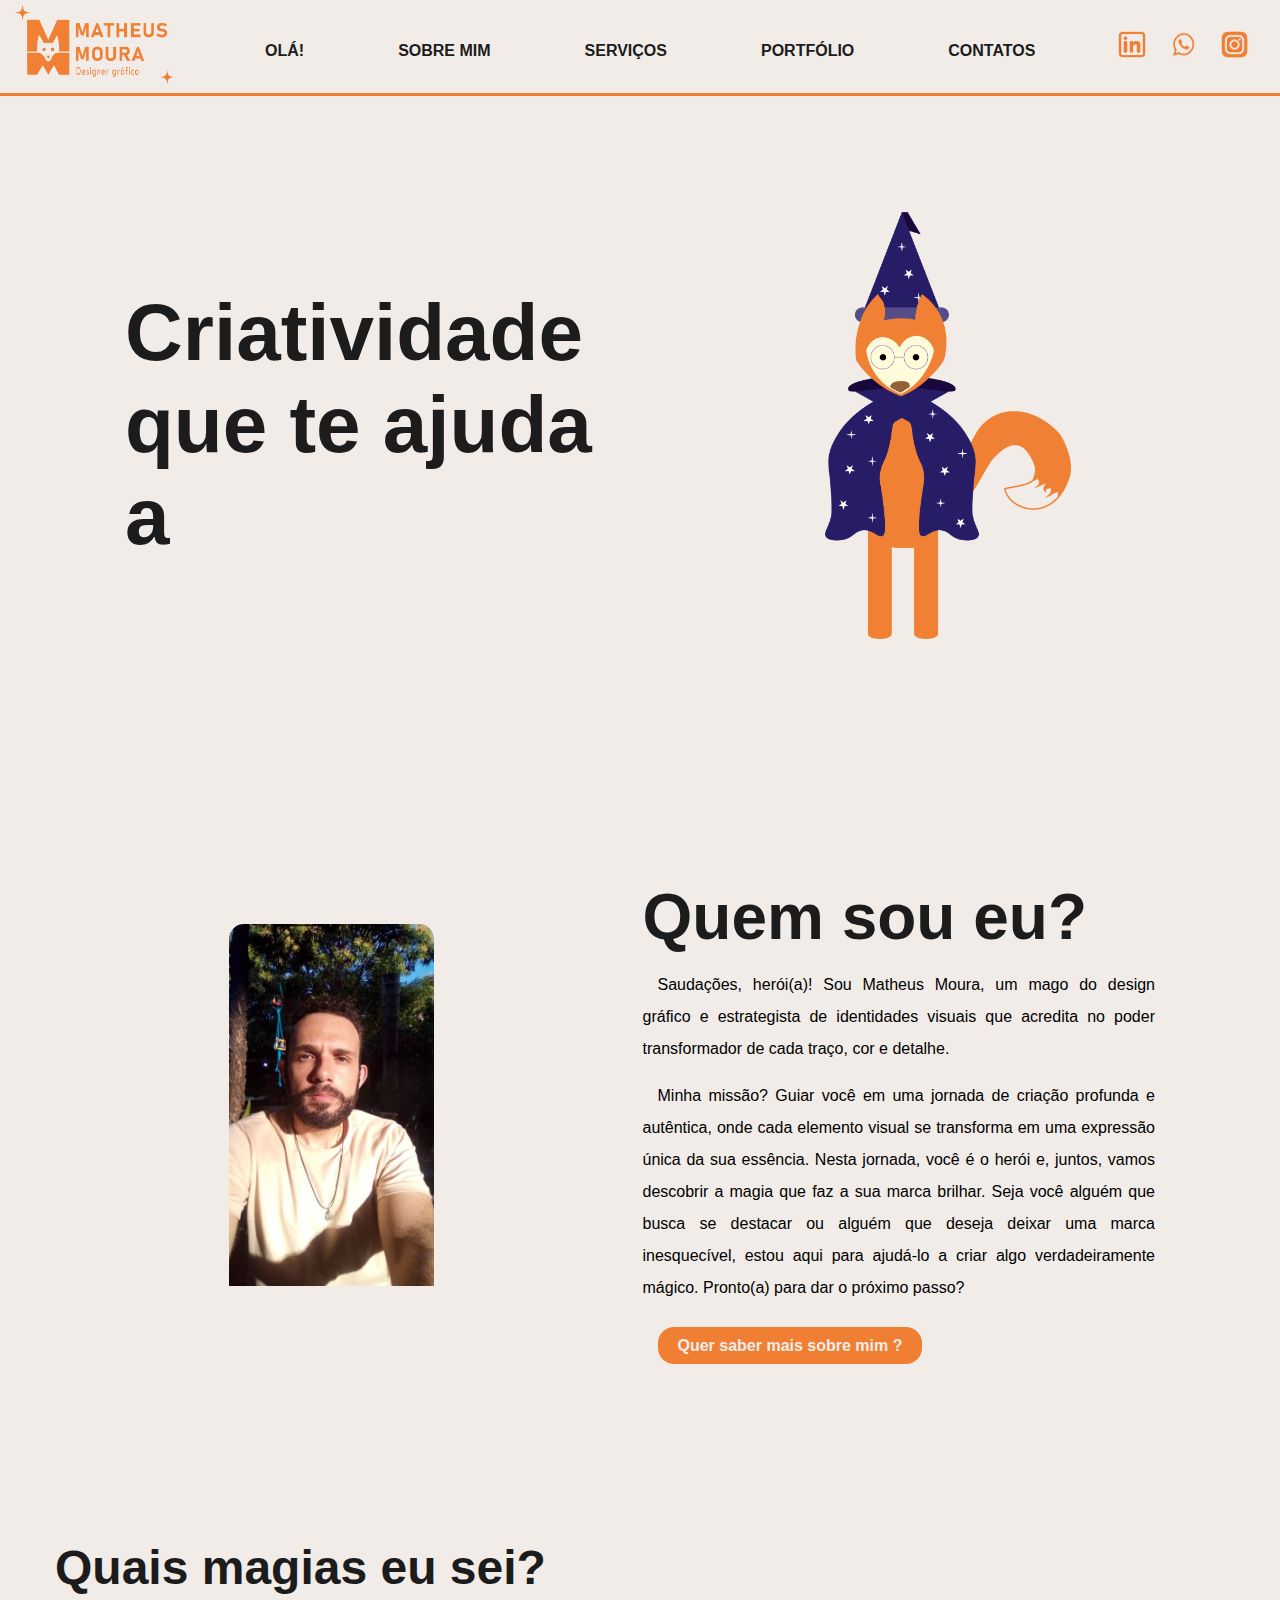
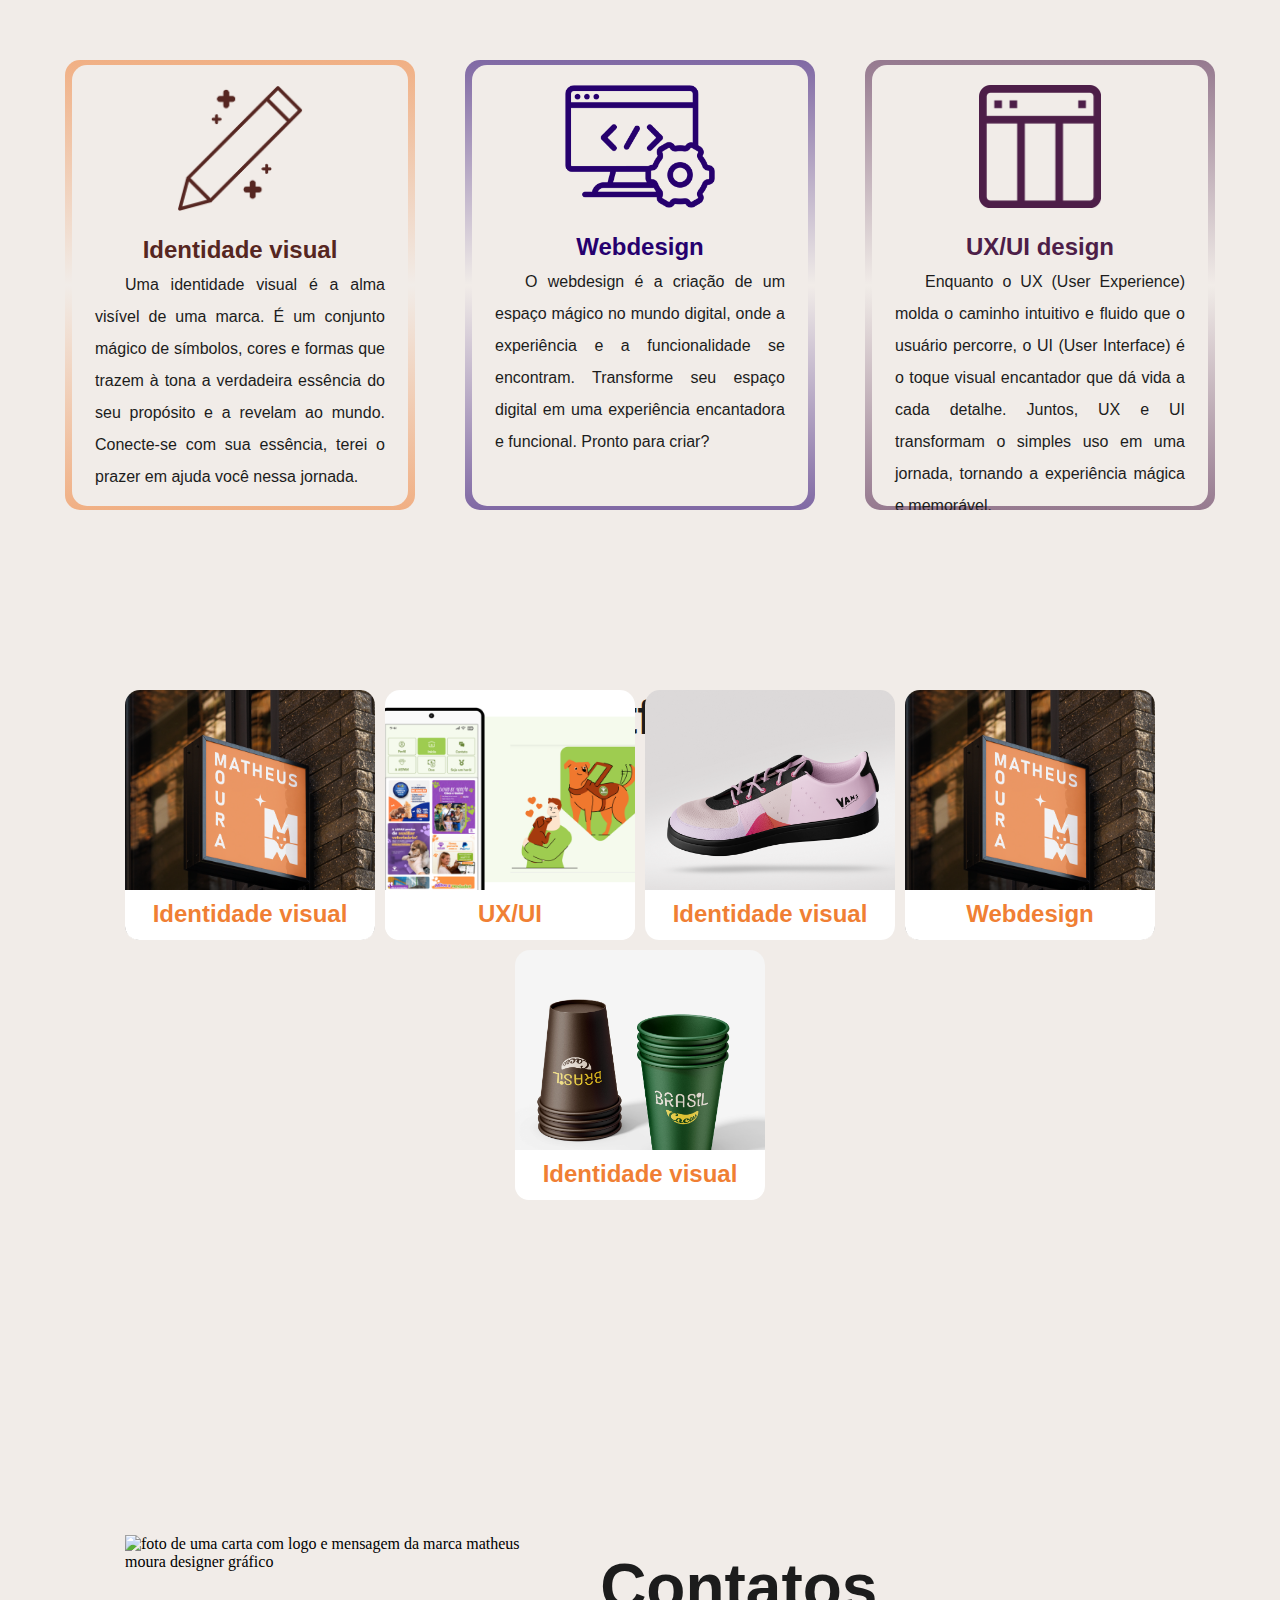
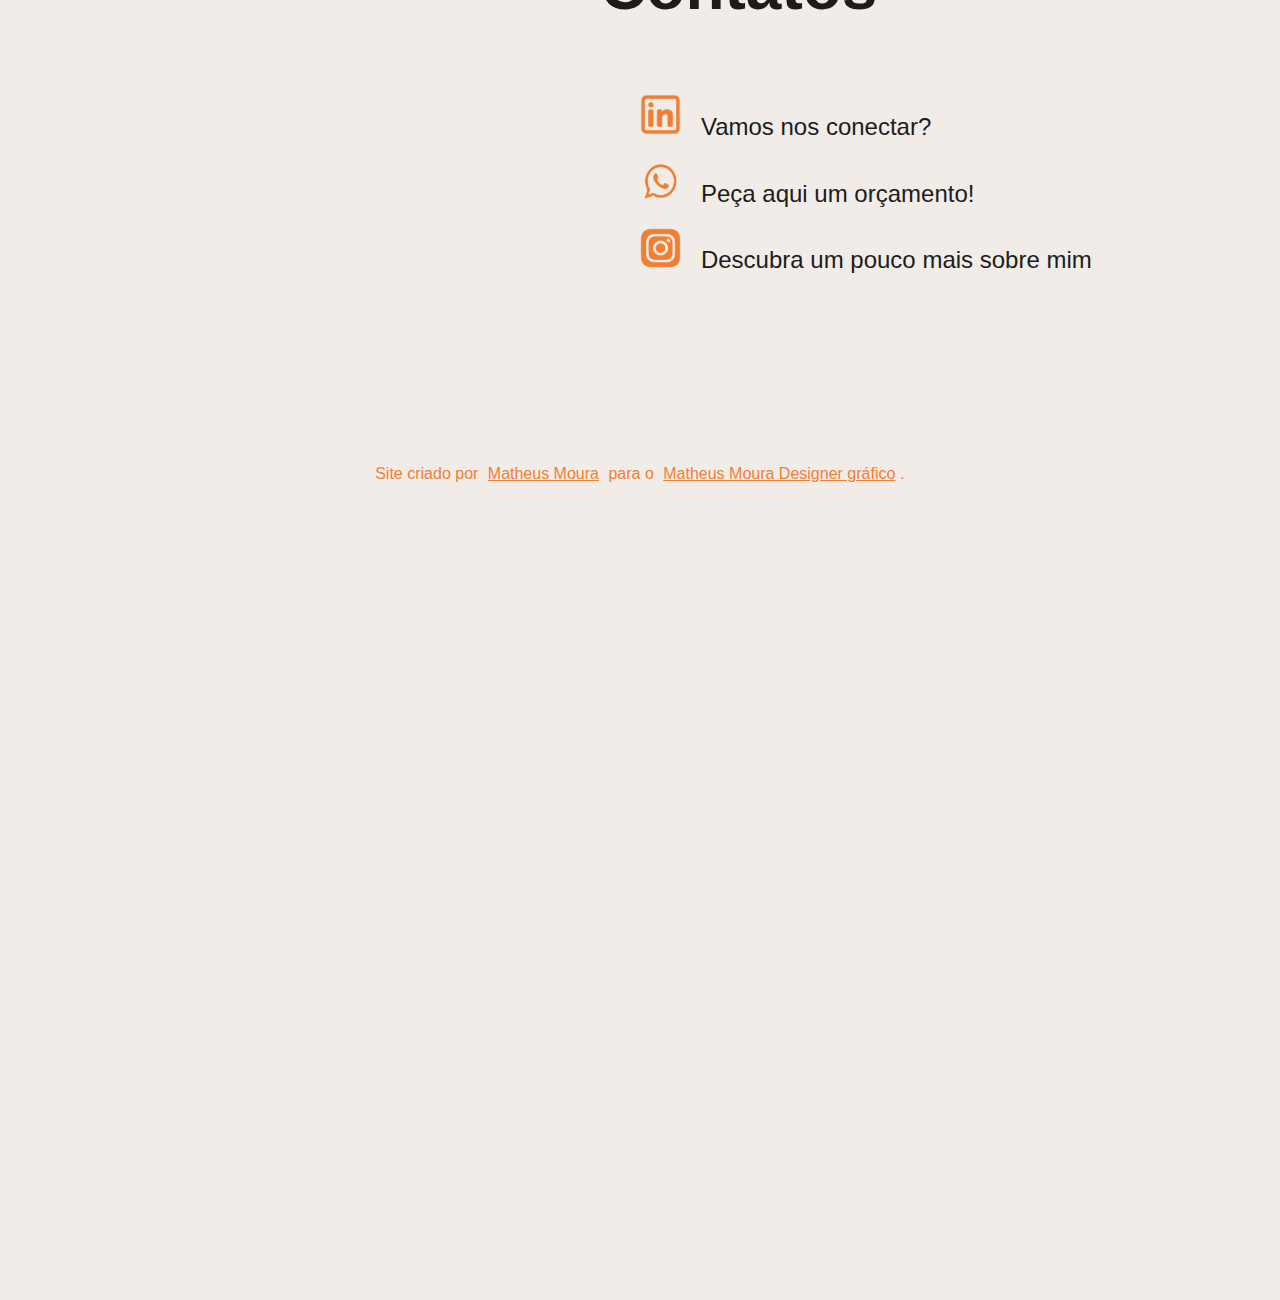
==== commit 2ca4ffb2: "news icons ups" ====
--- a/index.html
+++ b/index.html
@@ -15,11 +15,11 @@
 		</div>
 		<div class="nav-list">
 			<ul>
-			<li class="nav-item"><a href="#intro" class="nav-link" target="_self">OLÁ!</a></li>
-			<li class="nav-item"><a href="#sobre" class="nav-link" target="_self">SOBRE MIM</a></li>
-			<li class="nav-item"><a href="#servico" class="nav-link" target="_self">SERVIÇOS</a></li>
-			<li class="nav-item"><a href="#portfolio" class="nav-link" target="_self">PORTFÓLIO</a></li>
-			<li class="nav-item"><a href="#contatos" class="nav-link" target="_self">CONTATOS</a></li>
+			<li class="nav-item"><a href="#intro" class="nav-link" target="_self"><img src="imagens/home.png">OLÁ!</a></li>
+			<li class="nav-item"><a href="#sobre" class="nav-link" target="_self"><img src="imagens/sobre.png">SOBRE MIM</a></li>
+			<li class="nav-item"><a href="#servico" class="nav-link" target="_self"><img src="imagens/servico.png">SERVIÇOS</a></li>
+			<li class="nav-item"><a href="#portfolio" class="nav-link" target="_self"><img src="imagens/port.png">PORTFÓLIO</a></li>
+			<li class="nav-item"><a href="#contatos" class="nav-link" target="_self"><img src="imagens/contato.png">CONTATOS</a></li>
 			</ul>
 		</div>
 		<div class="navlist-socialmedia">
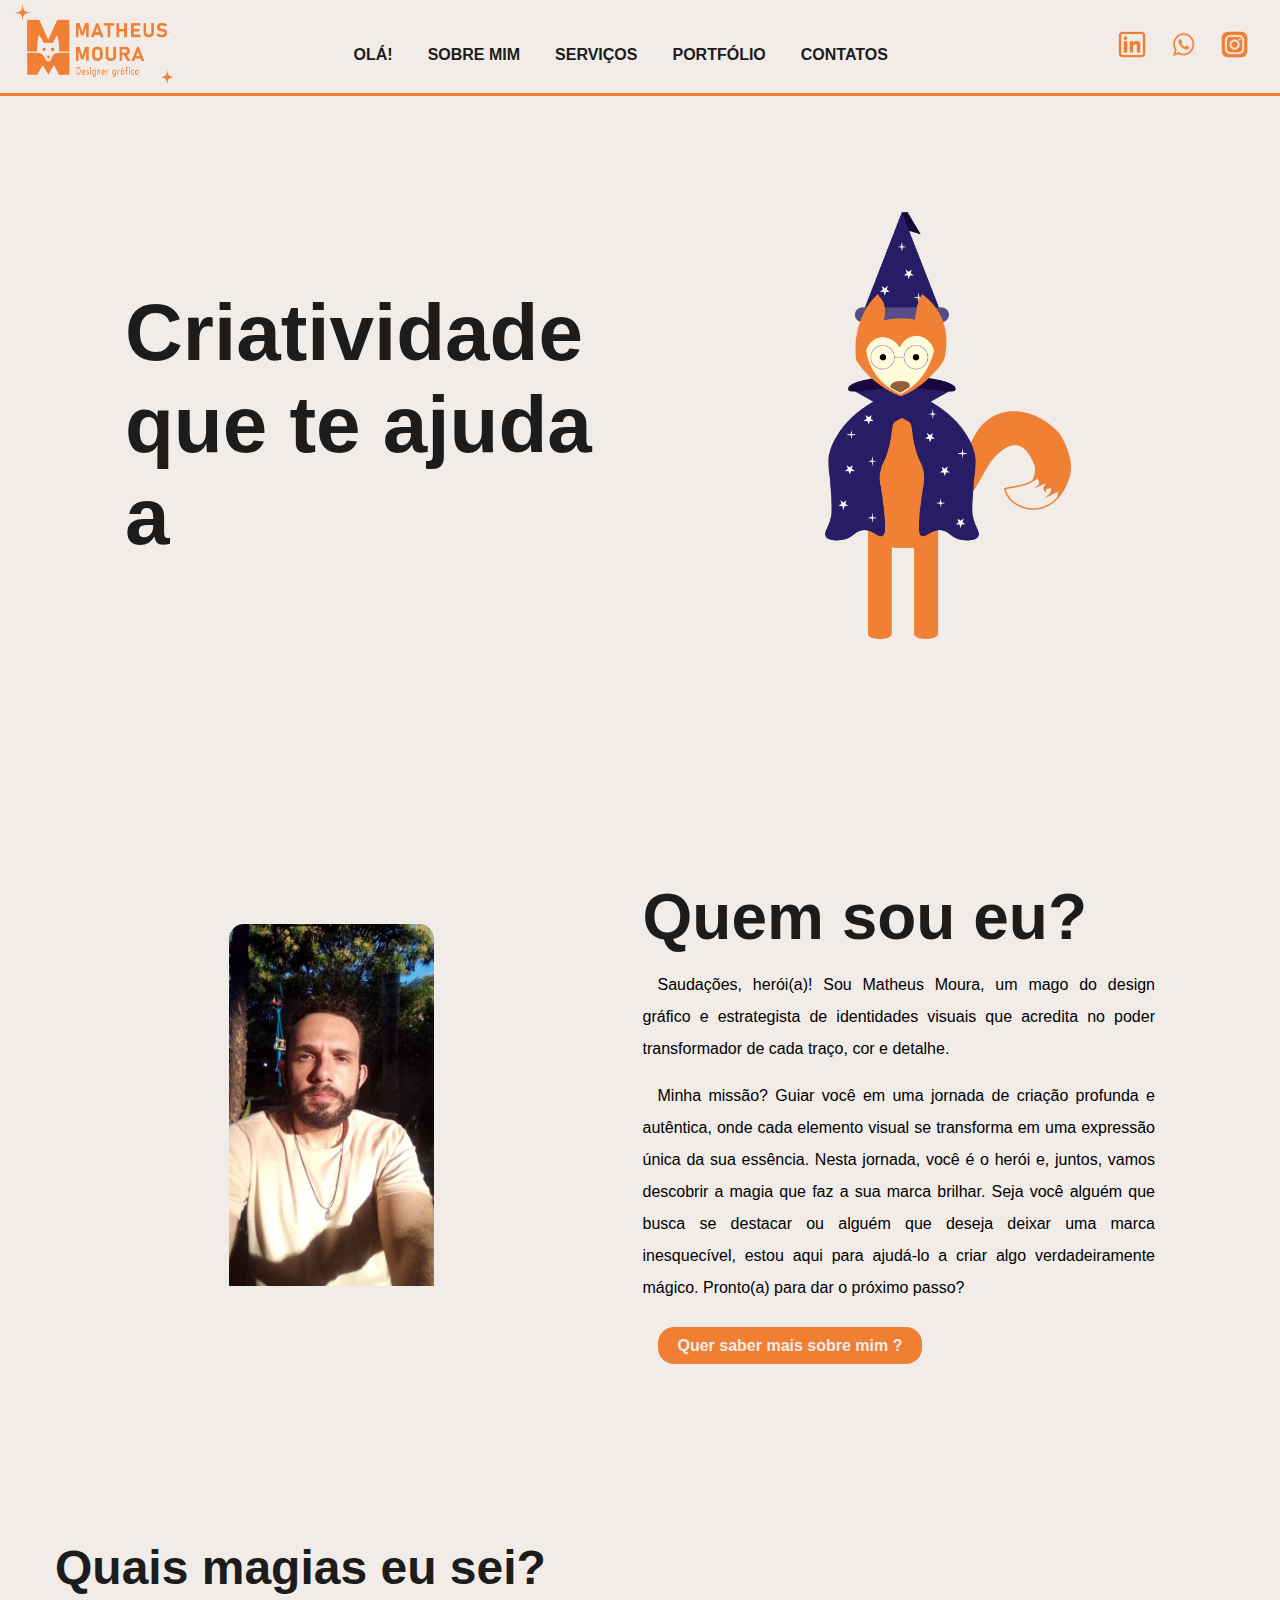
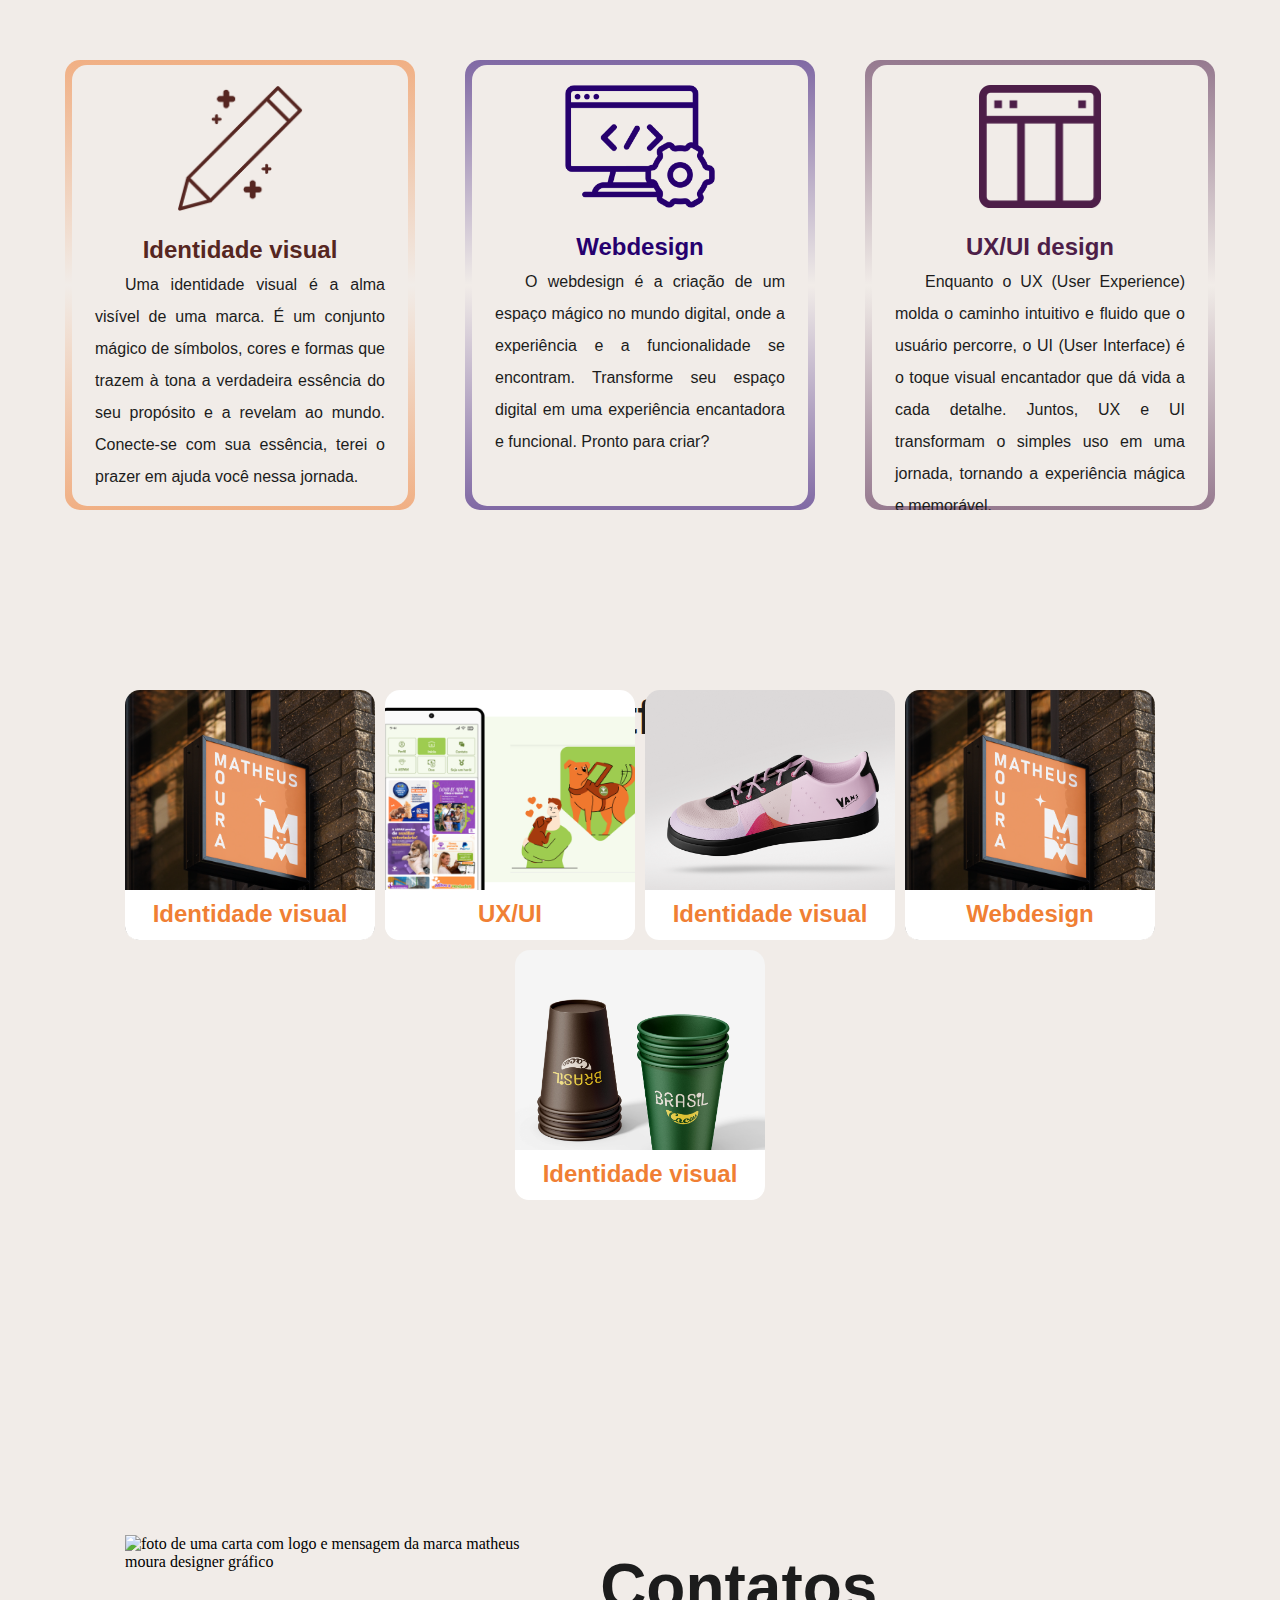
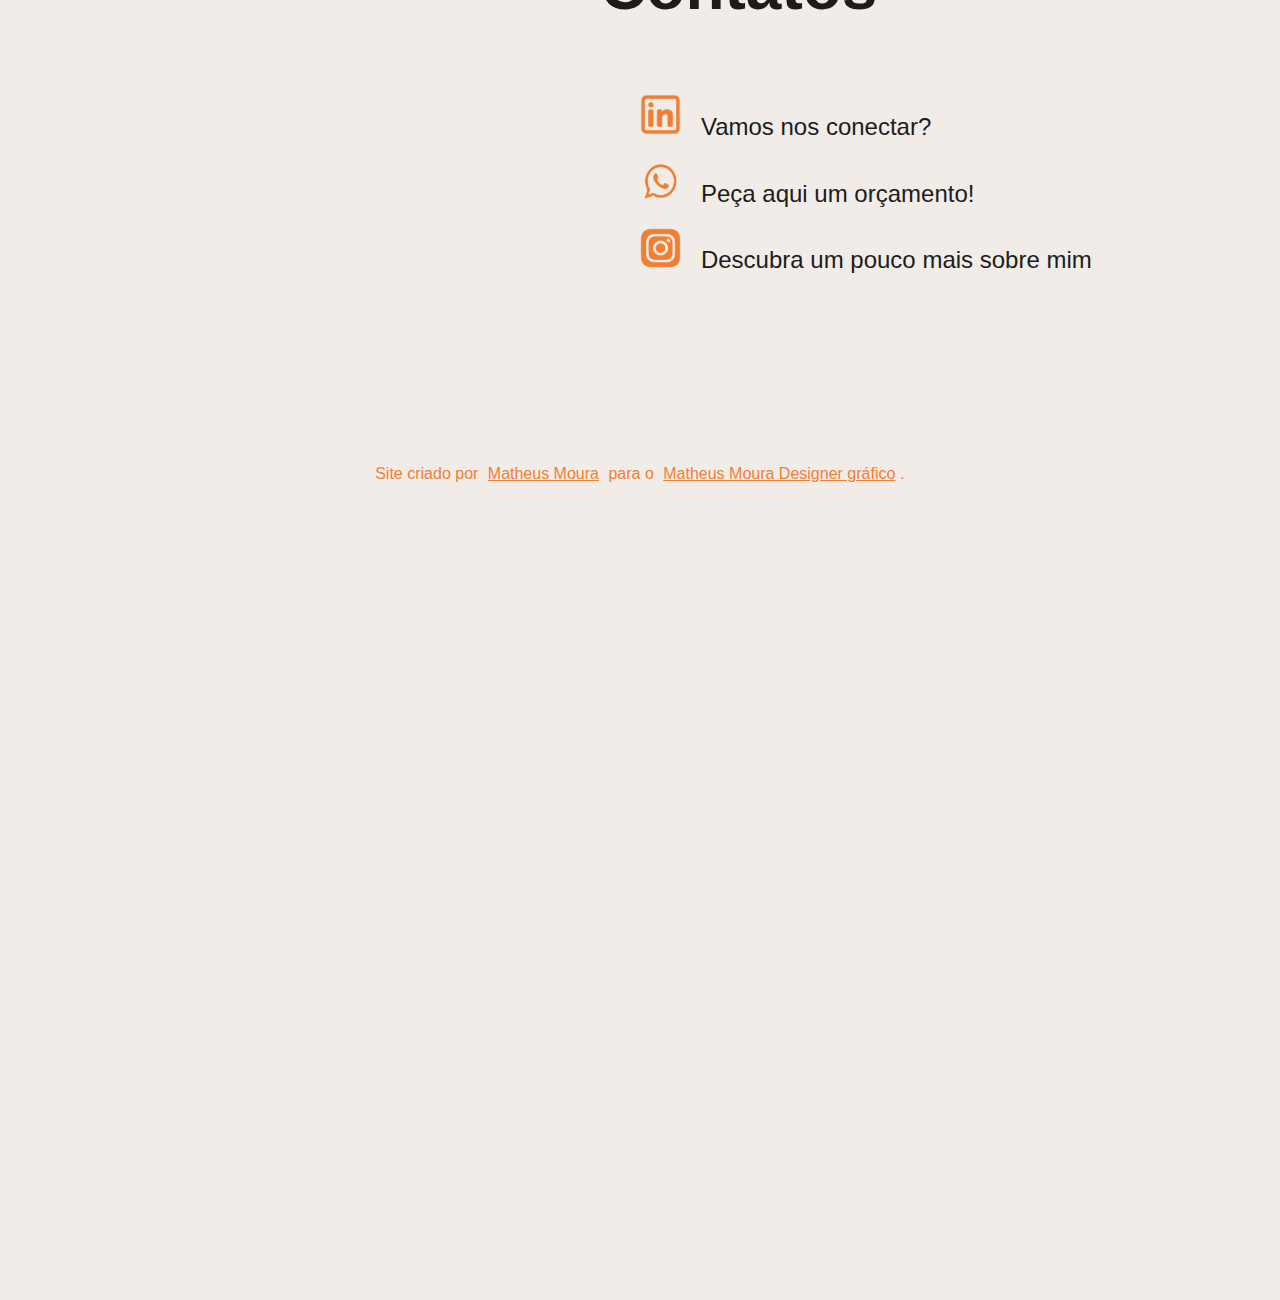
==== commit 7b064e9e: "icon phone align" ====
--- a/index.html
+++ b/index.html
@@ -15,11 +15,11 @@
 		</div>
 		<div class="nav-list">
 			<ul>
-			<li class="nav-item"><a href="#intro" class="nav-link" target="_self"><img src="imagens/home.png">OLÁ!</a></li>
-			<li class="nav-item"><a href="#sobre" class="nav-link" target="_self"><img src="imagens/sobre.png">SOBRE MIM</a></li>
-			<li class="nav-item"><a href="#servico" class="nav-link" target="_self"><img src="imagens/servico.png">SERVIÇOS</a></li>
-			<li class="nav-item"><a href="#portfolio" class="nav-link" target="_self"><img src="imagens/port.png">PORTFÓLIO</a></li>
-			<li class="nav-item"><a href="#contatos" class="nav-link" target="_self"><img src="imagens/contato.png">CONTATOS</a></li>
+			<li class="nav-item"><a href="#intro" class="nav-link" target="_self"><img src="imagens/home.png"><br>OLÁ!</a></li>
+			<li class="nav-item"><a href="#sobre" class="nav-link" target="_self"><img src="imagens/sobre.png"><br>SOBRE MIM</a></li>
+			<li class="nav-item"><a href="#servico" class="nav-link" target="_self"><img src="imagens/servico.png"><br>SERVIÇOS</a></li>
+			<li class="nav-item"><a href="#portfolio" class="nav-link" target="_self"><img src="imagens/port.png"><br>PORTFÓLIO</a></li>
+			<li class="nav-item"><a href="#contatos" class="nav-link" target="_self"><img src="imagens/contato.png"><br>CONTATOS</a></li>
 			</ul>
 		</div>
 		<div class="navlist-socialmedia">
--- a/style_index.css
+++ b/style_index.css
@@ -53,6 +53,10 @@
 display: inline-flex;
 justify-content: center;
 list-style: none;
+}
+
+.nav-list img{
+    display:none;
 }
 
 .nav-item{
@@ -680,9 +684,8 @@
         position:fixed;
         bottom: 0;
         left:0;
-        background-color: var(--cor1);
+        background-color: var(--cor0);
         z-index: 1000;
-        border-top: 3px solid var(--cor0);
     }
     
     .nav-brand{
@@ -699,7 +702,7 @@
     justify-content: space-around;
     list-style: none;
     }
-    
+
     .nav-item{
     font-family: var(--fonte0);
     font-weight: bold;
@@ -708,10 +711,11 @@
     
     .nav-link{
     text-decoration:none;
-    color: var(--cor8);
+    color: var(--cor1);
     border-radius: 1rem;
     padding: 5px 10px;
     margin: 0px 0px;
+    text-align: center;
     }
     
     .nav-link:hover{
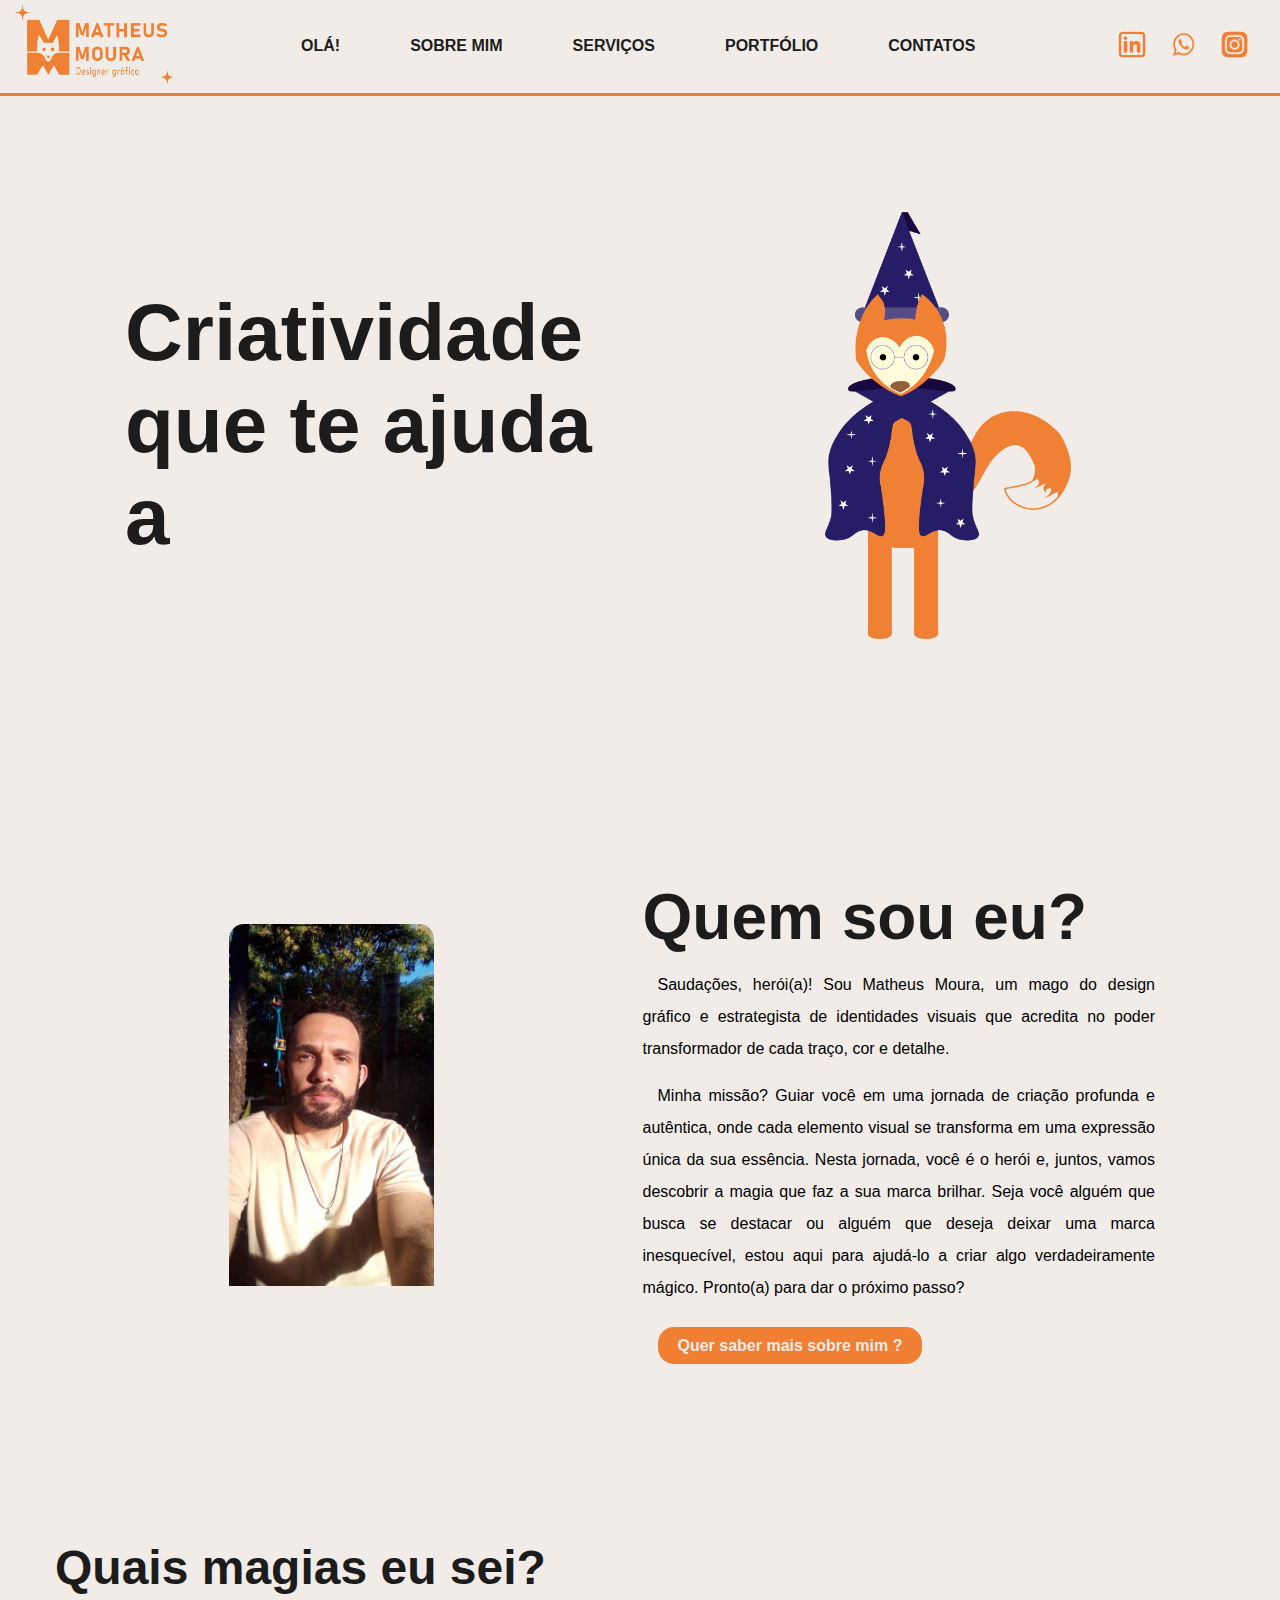
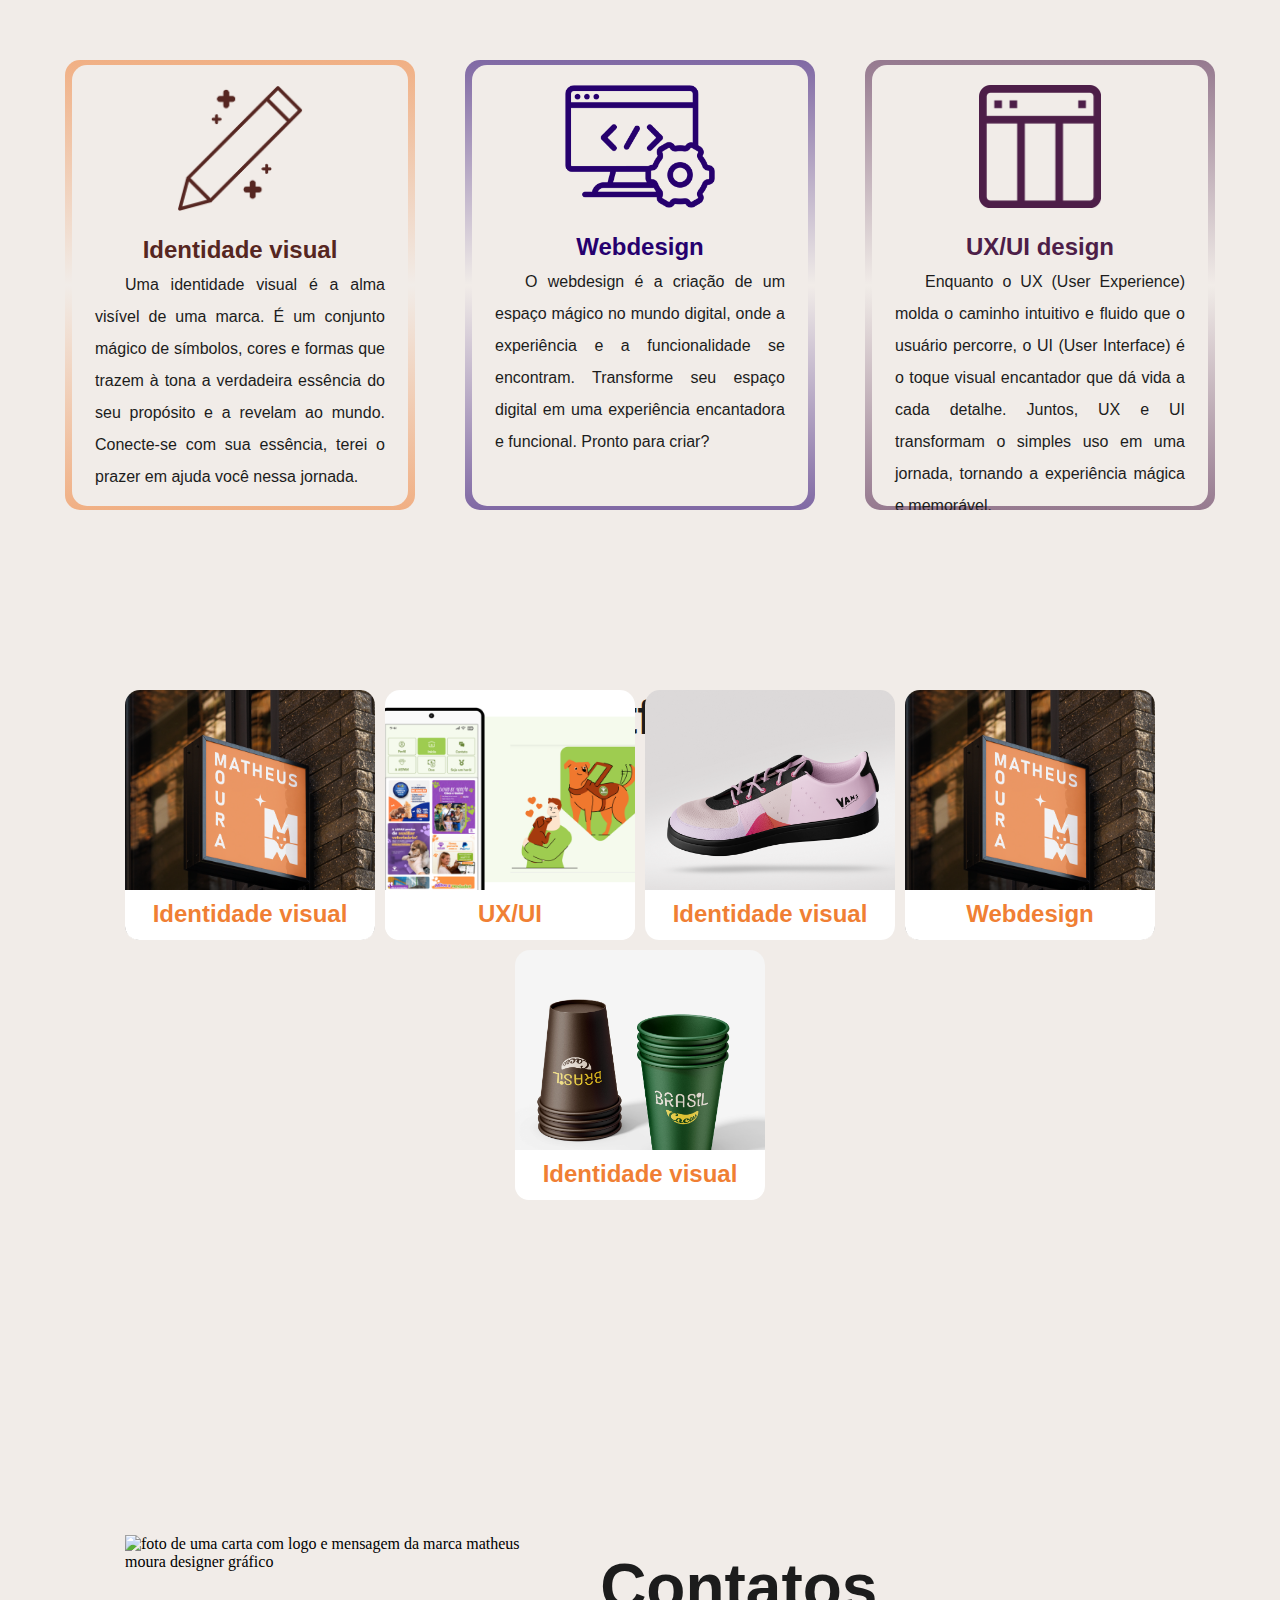
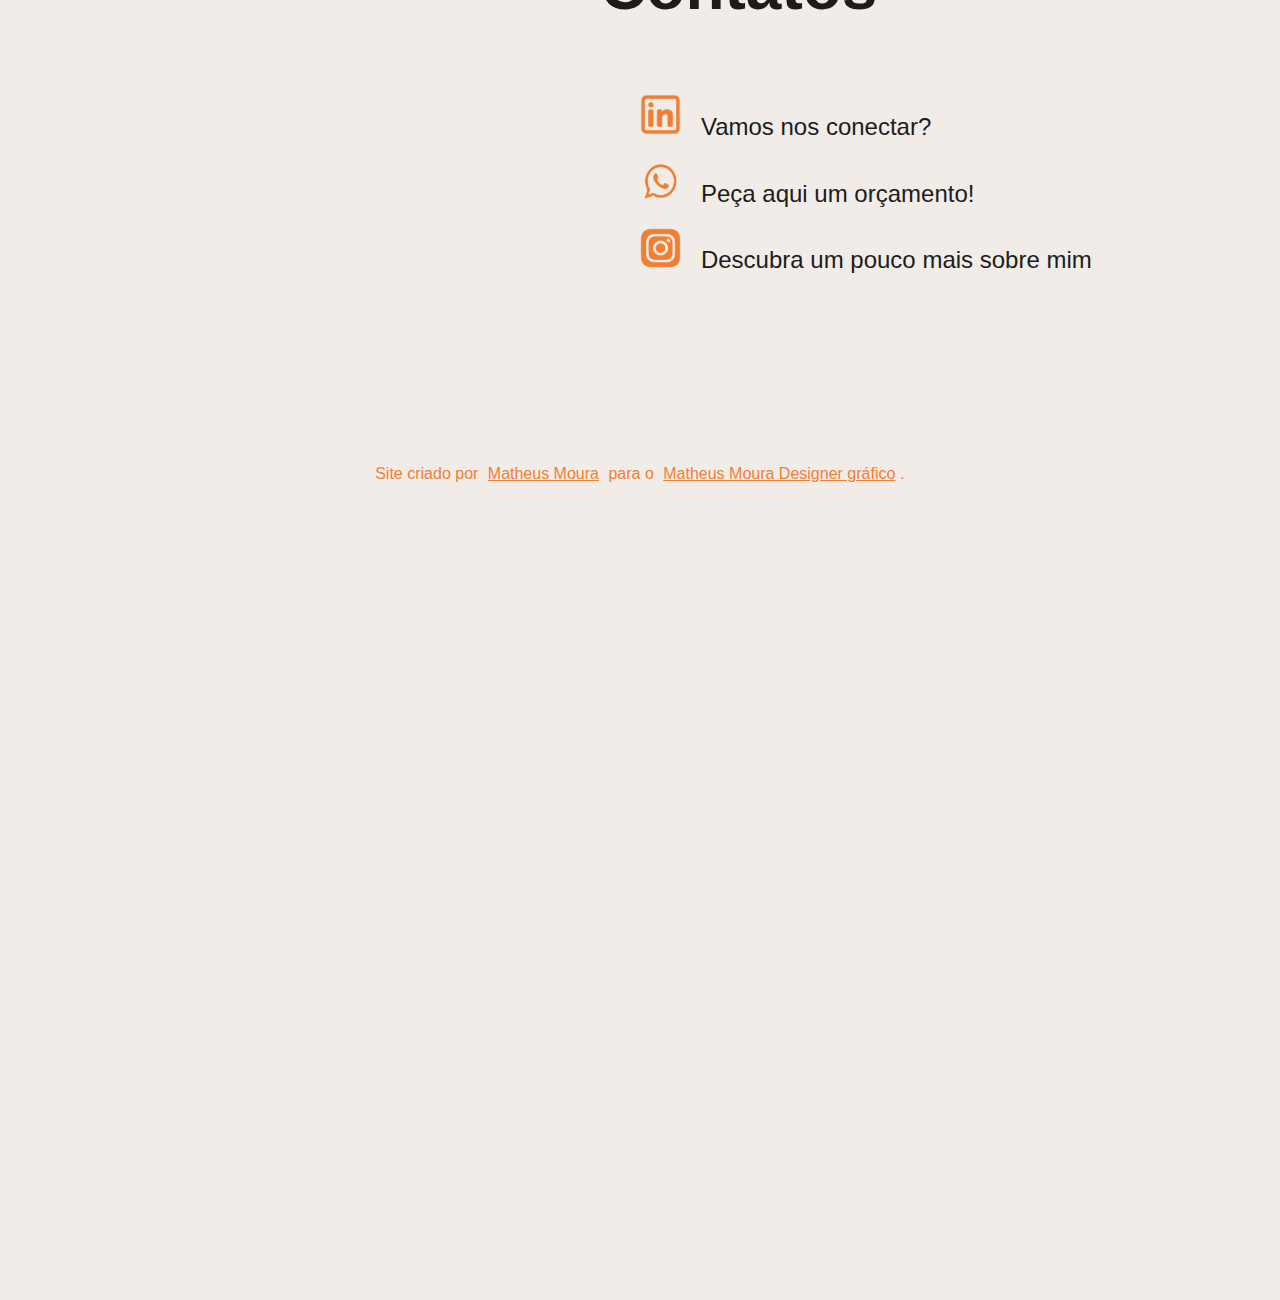
==== commit ffdad5a5: "fix mobile icons" ====
--- a/index.html
+++ b/index.html
@@ -15,11 +15,11 @@
 		</div>
 		<div class="nav-list">
 			<ul>
-			<li class="nav-item"><a href="#intro" class="nav-link" target="_self"><img src="imagens/home.png"><br>OLÁ!</a></li>
-			<li class="nav-item"><a href="#sobre" class="nav-link" target="_self"><img src="imagens/sobre.png"><br>SOBRE MIM</a></li>
-			<li class="nav-item"><a href="#servico" class="nav-link" target="_self"><img src="imagens/servico.png"><br>SERVIÇOS</a></li>
-			<li class="nav-item"><a href="#portfolio" class="nav-link" target="_self"><img src="imagens/port.png"><br>PORTFÓLIO</a></li>
-			<li class="nav-item"><a href="#contatos" class="nav-link" target="_self"><img src="imagens/contato.png"><br>CONTATOS</a></li>
+			<li class="nav-item"><a href="#intro" class="nav-link" target="_self"><img src="imagens/home.png">OLÁ!</a></li>
+			<li class="nav-item"><a href="#sobre" class="nav-link" target="_self"><img src="imagens/sobre.png">SOBRE MIM</a></li>
+			<li class="nav-item"><a href="#servico" class="nav-link" target="_self"><img src="imagens/servico.png">SERVIÇOS</a></li>
+			<li class="nav-item"><a href="#portfolio" class="nav-link" target="_self"><img src="imagens/port.png">PORTFÓLIO</a></li>
+			<li class="nav-item"><a href="#contatos" class="nav-link" target="_self"><img src="imagens/contato.png">CONTATOS</a></li>
 			</ul>
 		</div>
 		<div class="navlist-socialmedia">
--- a/style_index.css
+++ b/style_index.css
@@ -693,12 +693,15 @@
     }
     
     .nav-list{
-        display: inline-flex;
-        justify-content: space-around;
+        margin: 0;
+        padding: 0;
         width: 100%;
     }
+
     .nav-list ul{
-    display: inline-flex;
+    display: flex;
+    flex-direction: row;
+    align-items: center;
     justify-content: space-around;
     list-style: none;
     }
@@ -707,15 +710,22 @@
     font-family: var(--fonte0);
     font-weight: bold;
     font-size: 0.5em;
+    padding-top: 8px;
     }
     
     .nav-link{
+    display: flex;
+    flex-direction: column;
+    align-items: center;
+    gap: 4px;
     text-decoration:none;
     color: var(--cor1);
     border-radius: 1rem;
-    padding: 5px 10px;
-    margin: 0px 0px;
     text-align: center;
+    }
+
+    .nav-link img{ 
+        width: 20px;
     }
     
     .nav-link:hover{
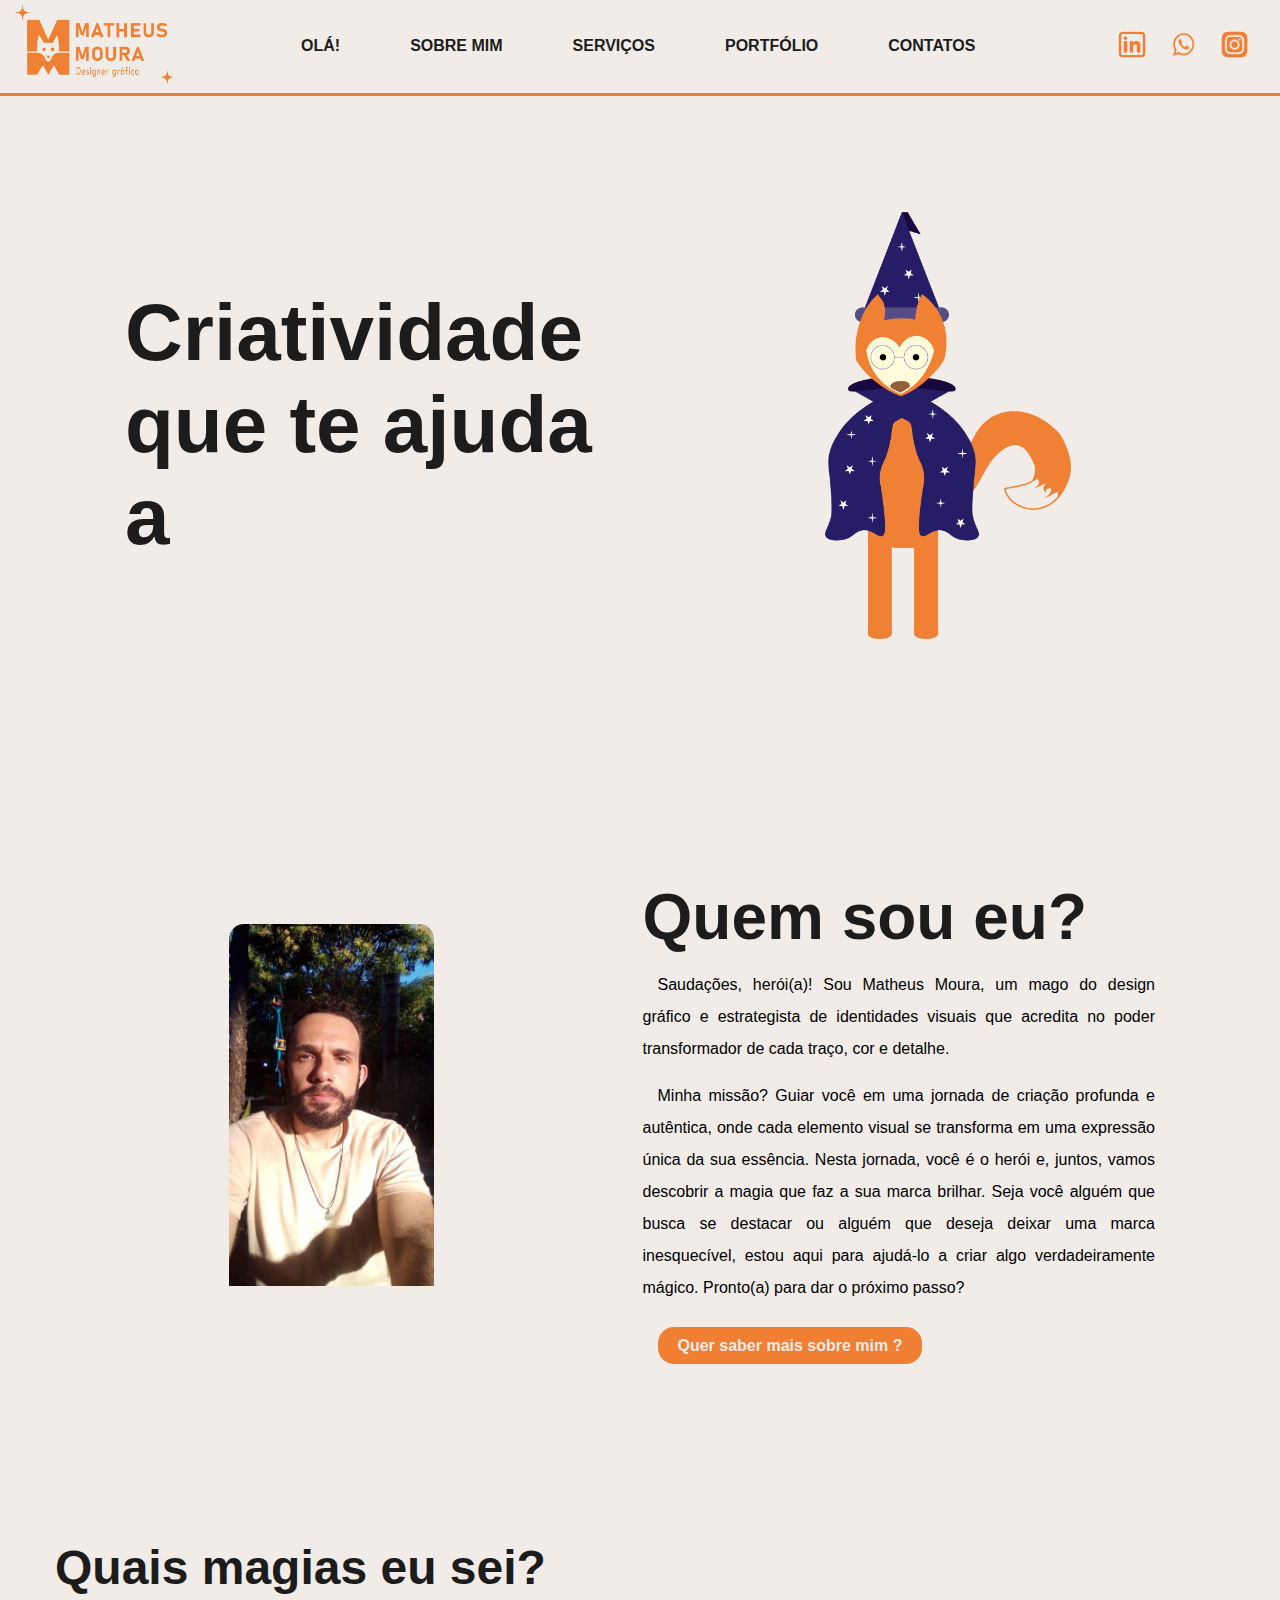
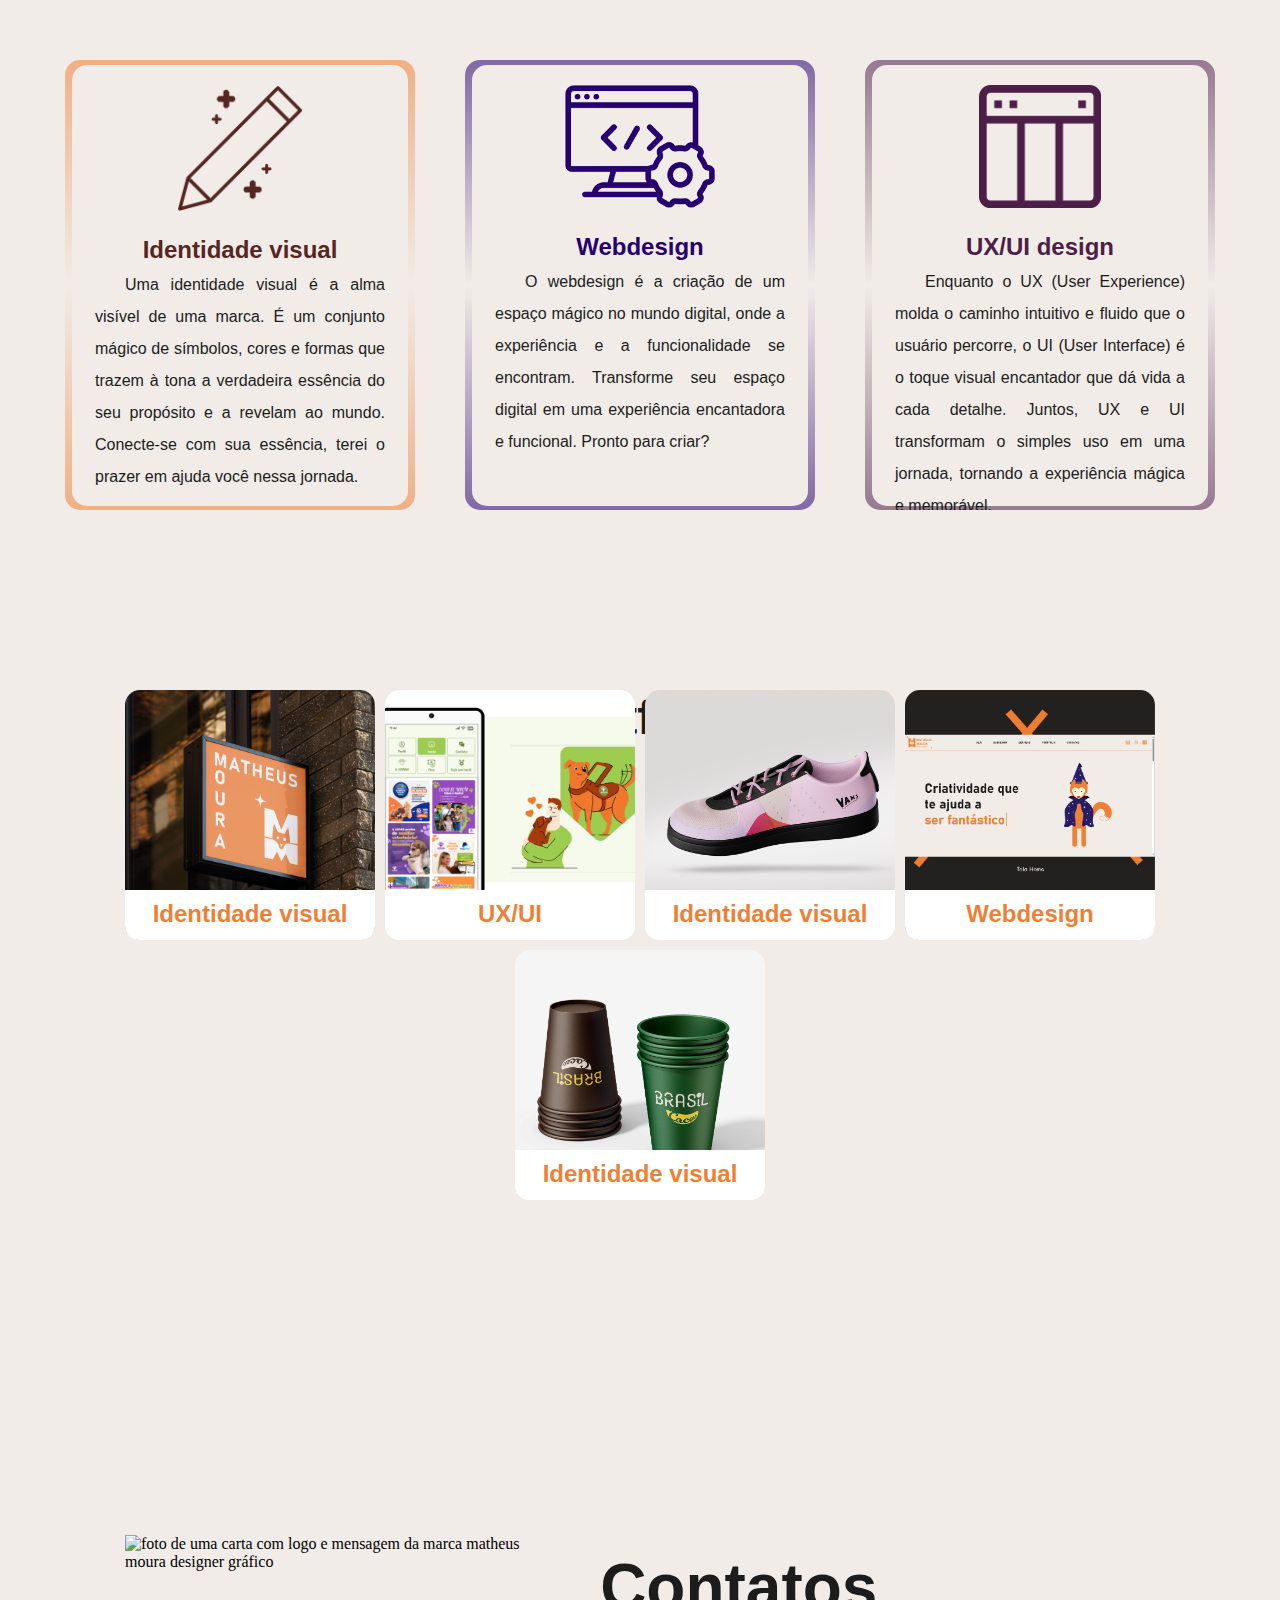
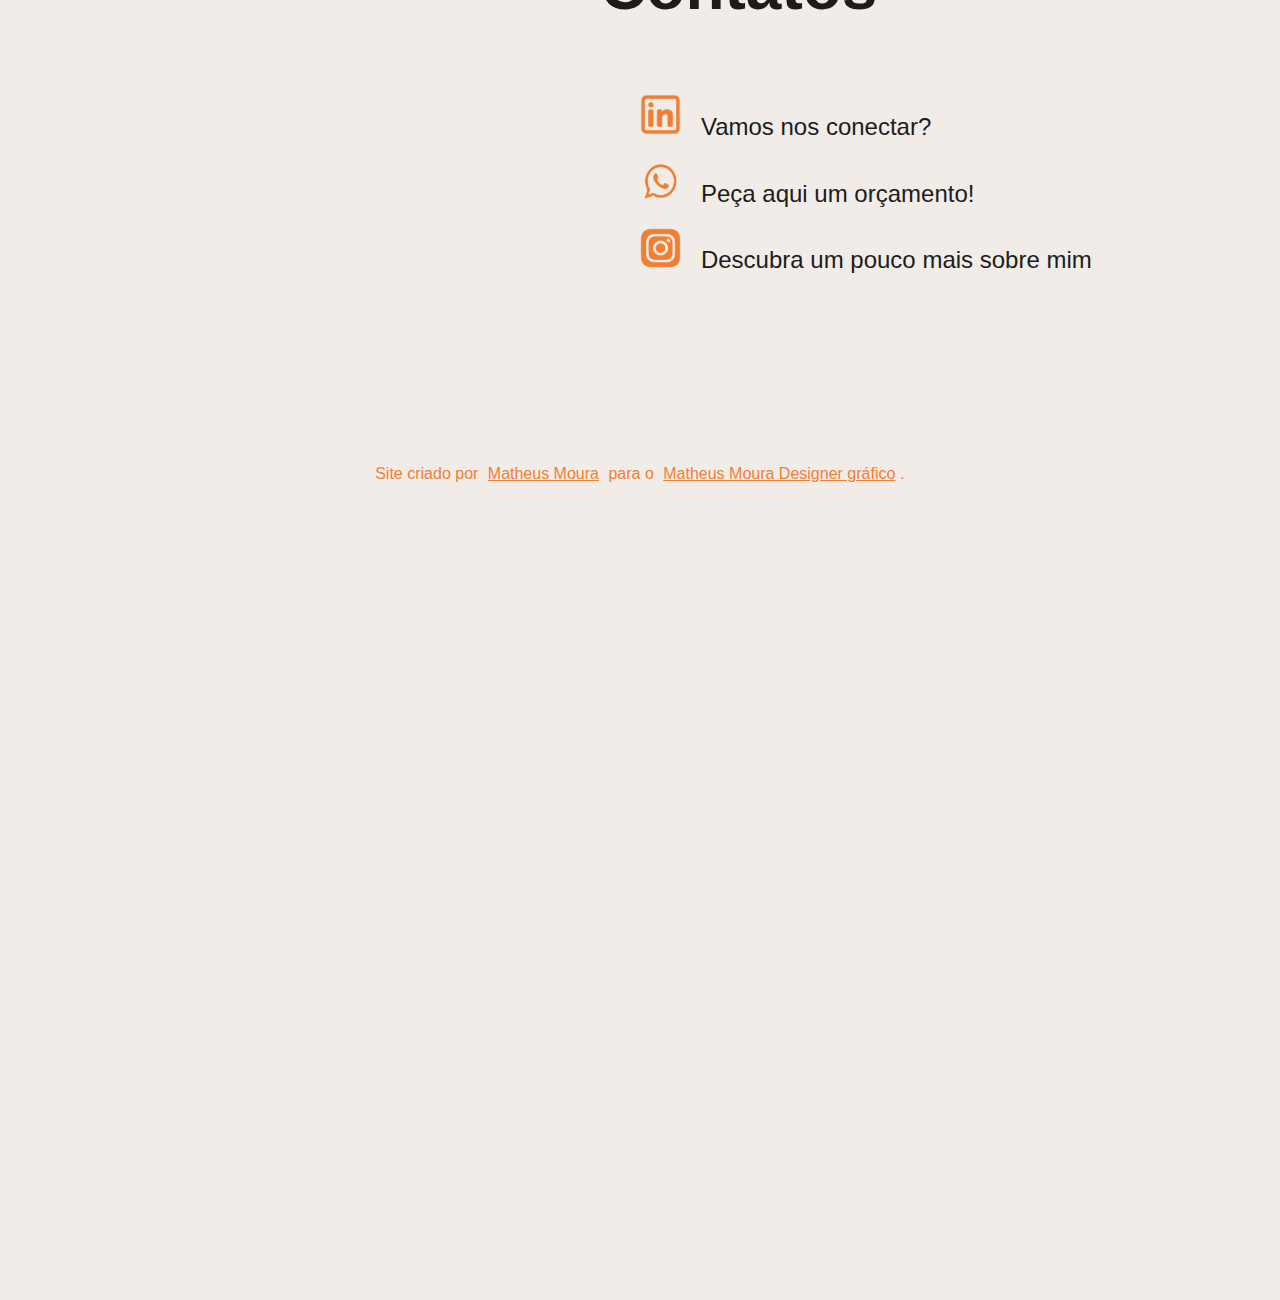
==== commit f693ec29: "news documents and imagens" ====
--- a/index.html
+++ b/index.html
@@ -93,7 +93,7 @@
 				<a href="MM_designer_Case do portfólio.pdf" target="_blank"><div class="janela" id="caso1"><div class="titulo"><h2>Identidade visual</h2></div></div></a>
 				<a href="APP_ASPAN_case do portfólio.pdf" target="_blank"><div class="janela" id="caso2"><div class="titulo"><h2>UX/UI</h2></div></div></a>			
 				<a href="Vans_case do portfólio.pdf" target="_blank"><div class="janela" id="caso3"><div class="titulo"><h2>Identidade visual</h2></div></div></a>
-				<a href="MM_designer_Case do portfólio.pdf" target="_blank"><div class="janela" id="caso4"><div class="titulo"><h2>Webdesign</h2></div></div></a>
+				<a href="Website_mmouradesign_case do portfólio.pdf" target="_blank"><div class="janela" id="caso4"><div class="titulo"><h2>Webdesign</h2></div></div></a>
 				<a href="Brasil_cacau_case do portfólio.pdf" target="_blank"><div class="janela" id="caso5"><div class="titulo"><h2>Identidade visual</h2></div></div></a>
 			</div>
 	</section>
--- a/style_index.css
+++ b/style_index.css
@@ -533,7 +533,7 @@
         background-size: cover;
     }
     #caso4{
-        background-image: url(imagens/idv_01.png);
+        background-image: url(imagens/webd_01.png);
         background-position: center;
         background-repeat: no-repeat;
         background-size: cover;
